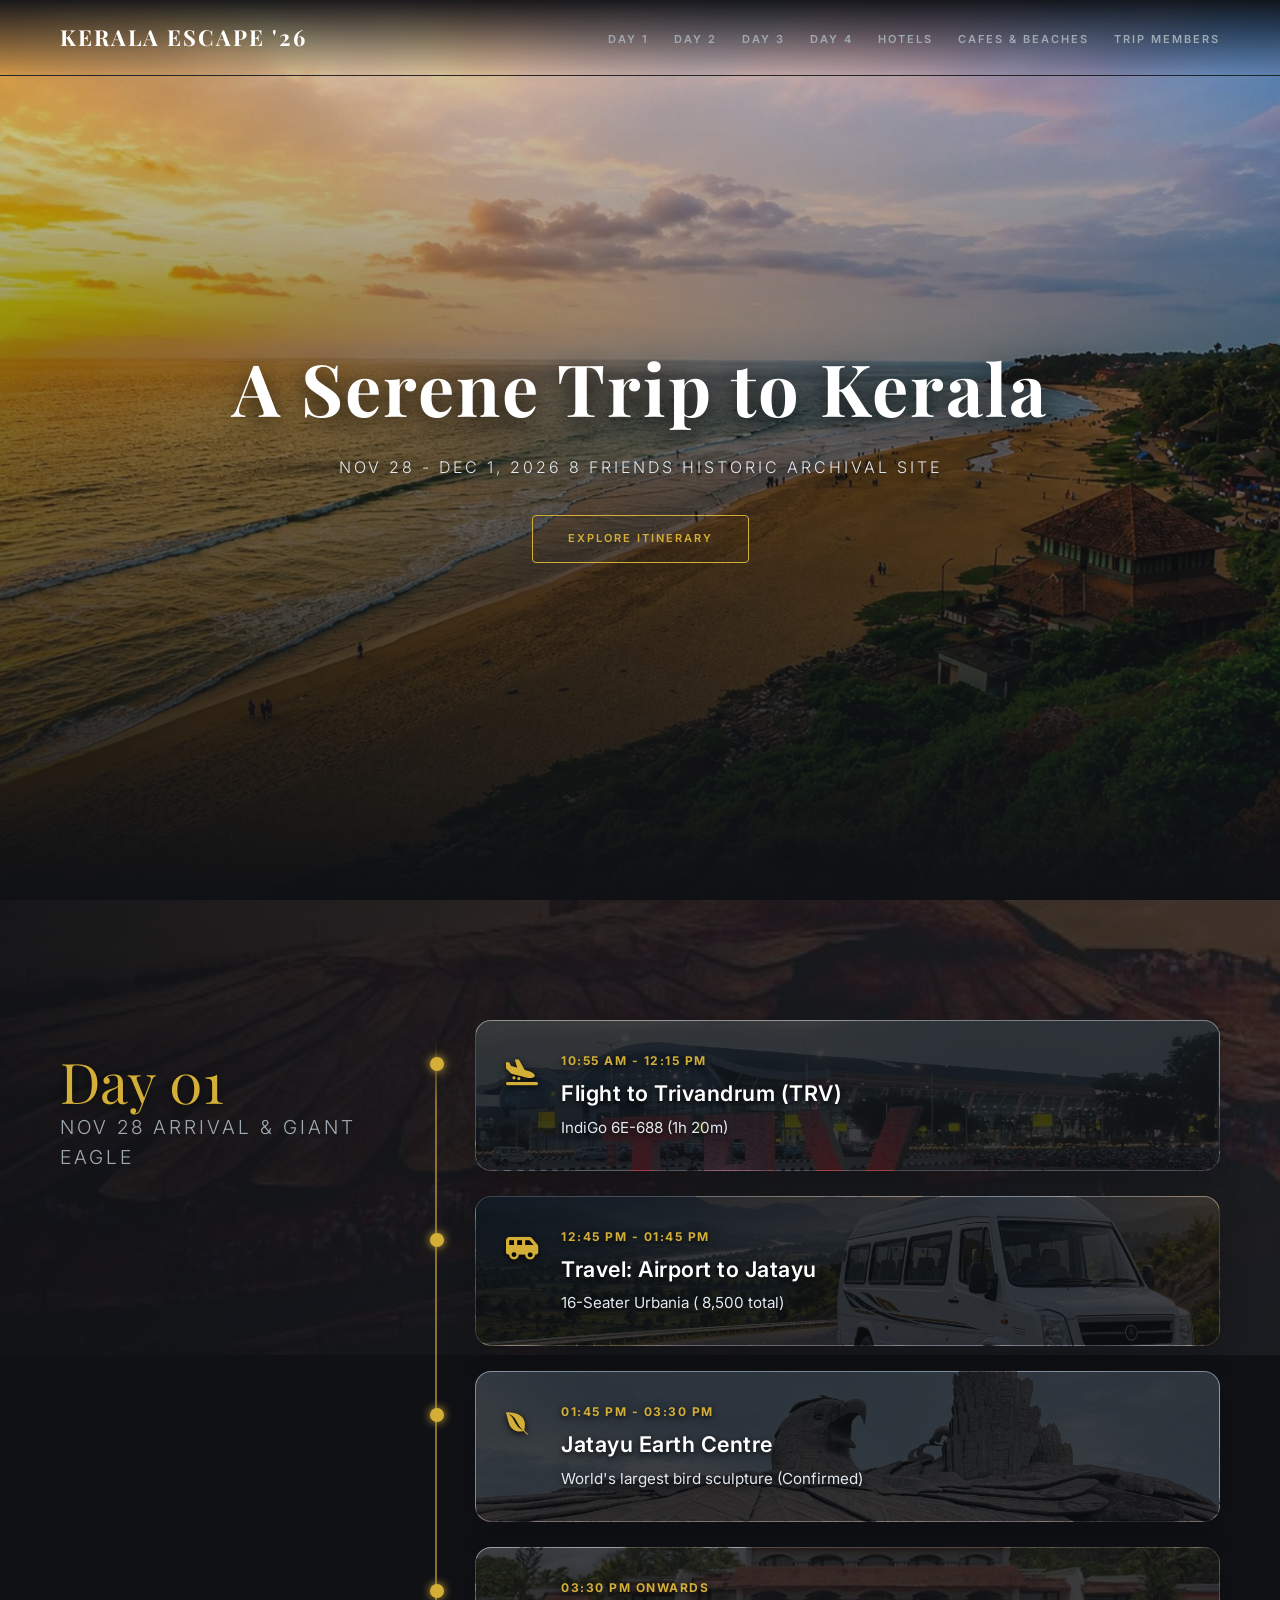
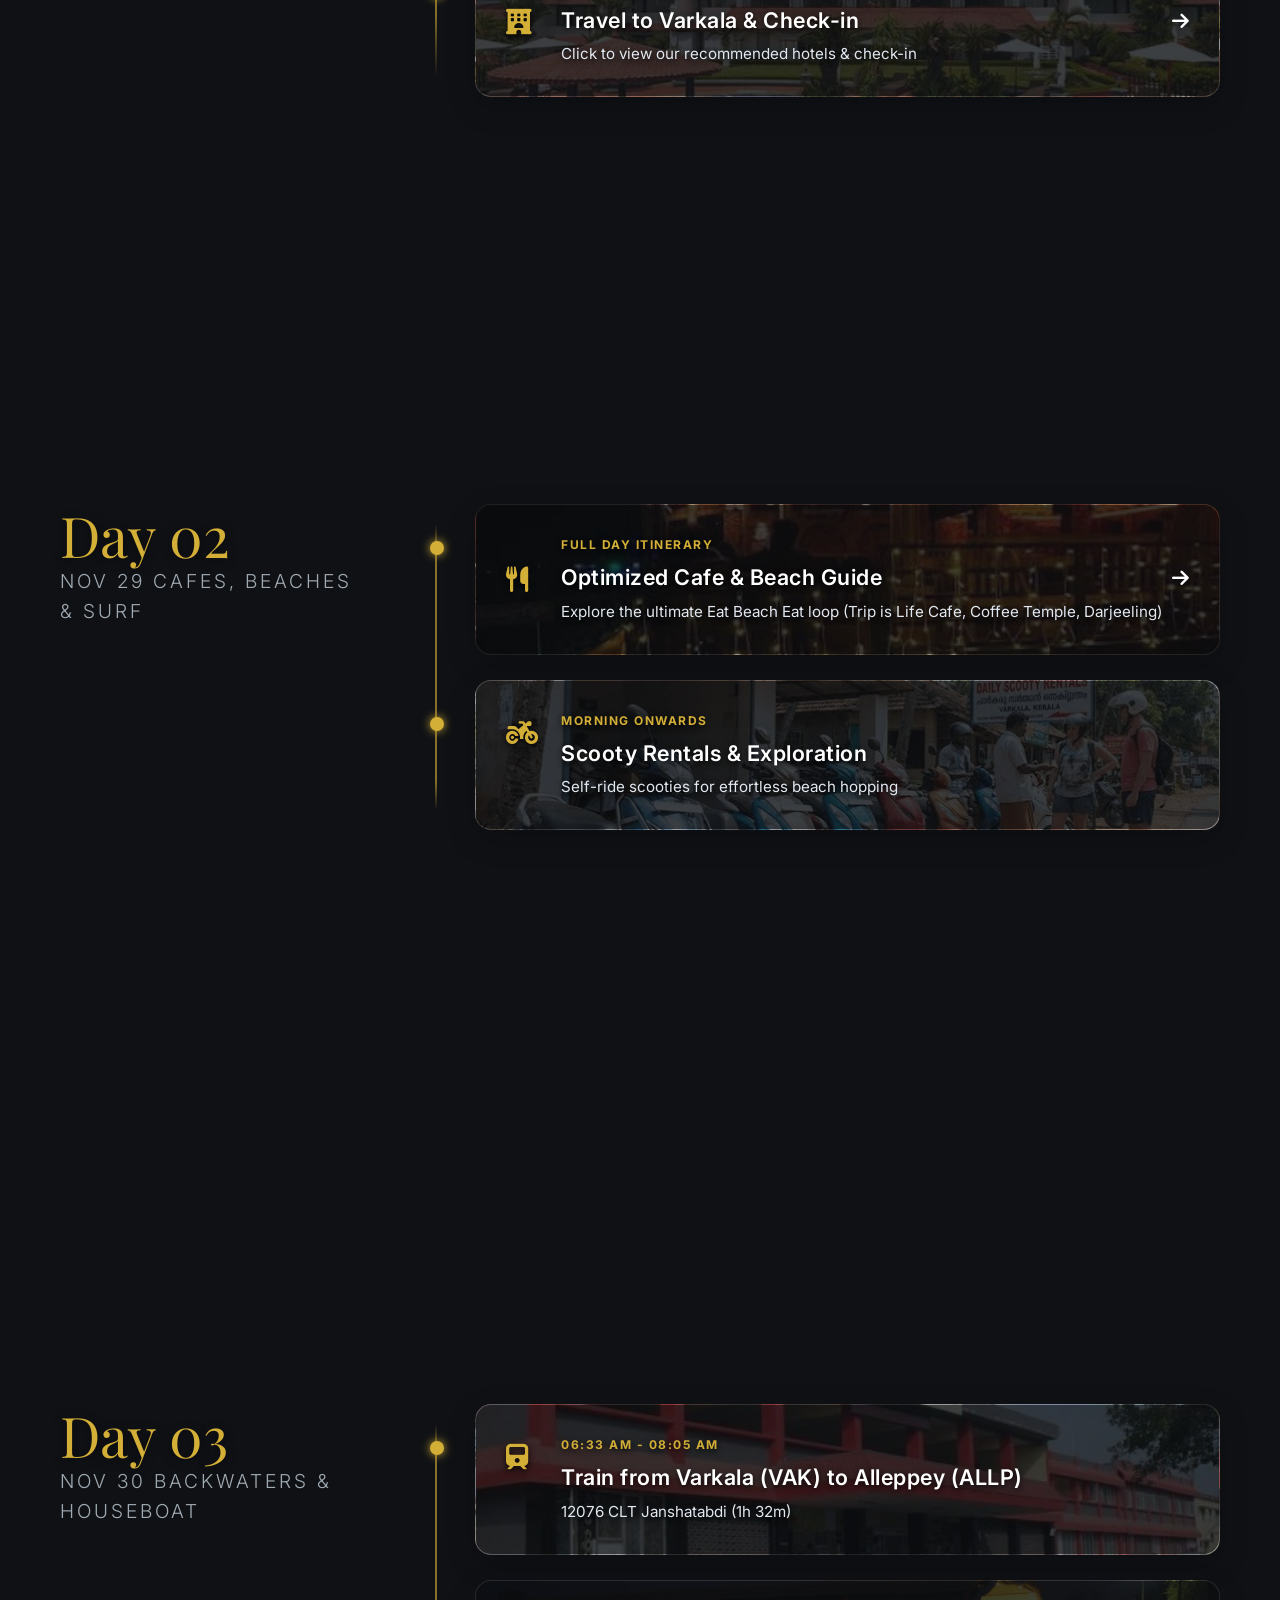
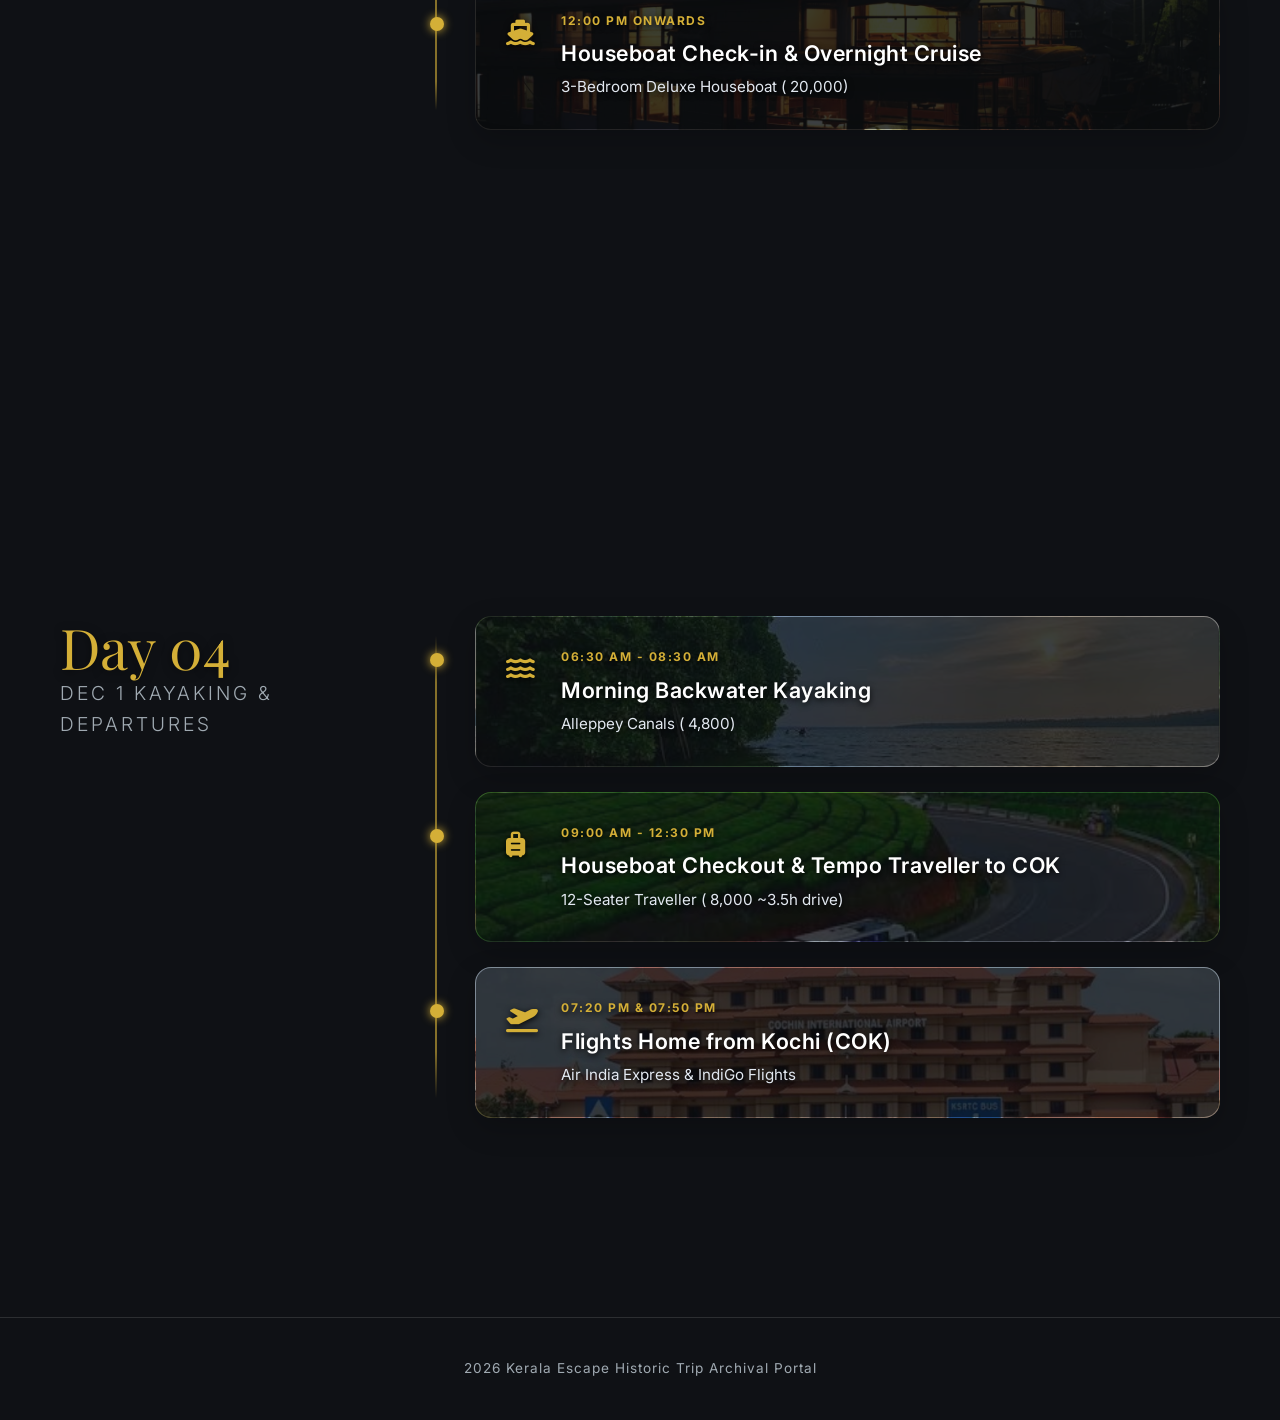
==== index.html @ cc02afa6 "finalise the site" ====
<!DOCTYPE html>
<html lang="en">
<head>
    <meta charset="UTF-8">
    <meta name="viewport" content="width=device-width, initial-scale=1.0">
    <title>A Serene Trip to Kerala | 2026</title>
    <link href="https://fonts.googleapis.com/css2?family=Playfair+Display:ital,wght@0,400;0,700;1,400&family=Inter:wght@300;400;500;600;700&display=swap" rel="stylesheet">
    <link rel="stylesheet" href="https://cdnjs.cloudflare.com/ajax/libs/font-awesome/6.4.0/css/all.min.css">
    <link rel="stylesheet" href="styles.css">
</head>
<body>
    <!-- Navbar -->
    <nav class="navbar">
        <div class="logo">Kerala Escape '26</div>
        <ul class="nav-links">
            <li><a href="#day1">Day 1</a></li>
            <li><a href="#day2">Day 2</a></li>
            <li><a href="#day3">Day 3</a></li>
            <li><a href="#day4">Day 4</a></li>
            <li><a href="varkala-stays.html">Hotels</a></li>
            <li><a href="varkala-cafes.html">Cafes & Beaches</a></li>
            <li><a href="members.html">Trip Members</a></li>
        </ul>
    </nav>
    <!-- Hero Section -->
    <section class="hero-section parallax" style="background-image: url('assets/images/beach1.jpg');">
        <div class="overlay gradient-overlay"></div>
        <div class="hero-content">
            <h1 class="elegant-title">A Serene Trip to Kerala</h1>
            <p class="subtitle">Nov 28 - Dec 1, 2026   8 Friends   Historic Archival Site</p>
            <a href="#day1" class="explore-btn">Explore Itinerary</a>
        </div>
    </section>
    
    <div class="master-timeline-wrapper">
        <!-- Day 1 -->
        <section id="day1" class="day-section parallax" style="background-image: url('assets/images/jatayu1.jpg');">
            <div class="overlay"></div>
            <div class="content-wrapper">
                <div class="day-header">
                    <h2>Day 01</h2>
                    <h3>Nov 28   Arrival & Giant Eagle</h3>
                </div>
                <div class="itinerary-grid">
                    
                    <div class="info-card expandable" style="background-image: url('assets/images/trv_airport.jpg');" onclick="toggleCard(this)">
                        <div class="timeline-dot-indicator"></div>
                        <div class="card-icon"><i class="fa-solid fa-plane-arrival"></i></div>
                        <div class="card-summary">
                            <span class="time">10:55 AM - 12:15 PM</span>
                            <h4>Flight to Trivandrum (TRV)</h4>
                            <p>IndiGo 6E-688 (1h 20m)</p>
                        </div>
                        <div class="card-details">
                            <div class="detail-row"><strong>Details:</strong> Group flight from BLR. Hasnain connecting from Pune.</div>
                            <div class="detail-row ticket-links">
                                <a href="assets/tickets/ayush_blr_trv.pdf" class="ticket-btn" target="_blank"><i class="fa-solid fa-file-pdf"></i> Ayush Ticket (PDF)</a>
                                <a href="assets/tickets/group_blr_trv.pdf" class="ticket-btn" target="_blank"><i class="fa-solid fa-file-pdf"></i> Group Ticket (PDF)</a>
                            </div>
                        </div>
                    </div>
                    
                    <div class="info-card expandable" style="background-image: url('assets/images/road_journey_placeholder.webp');" onclick="toggleCard(this)">
                        <div class="timeline-dot-indicator"></div>
                        <div class="card-icon"><i class="fa-solid fa-van-shuttle"></i></div>
                        <div class="card-summary">
                            <span class="time">12:45 PM - 01:45 PM</span>
                            <h4>Travel: Airport to Jatayu</h4>
                            <p>16-Seater Urbania ( 8,500 total)</p>
                        </div>
                        <div class="card-details">
                            <div class="detail-row"><strong>Route:</strong> TRV Domestic Airport directly to Jatayu Earth Centre (approx. 1h drive).</div>
                        </div>
                    </div>
                    
                    <div class="info-card expandable" style="background-image: url('assets/images/jatayu2.jpg');" onclick="toggleCard(this)">
                        <div class="timeline-dot-indicator"></div>
                        <div class="card-icon"><i class="fa-brands fa-envira"></i></div>
                        <div class="card-summary">
                            <span class="time">01:45 PM - 03:30 PM</span>
                            <h4>Jatayu Earth Centre</h4>
                            <p>World's largest bird sculpture (Confirmed)</p>
                        </div>
                        <div class="card-details">
                            <ul class="pros-cons">
                                <li><i class="fa-solid fa-check text-success"></i> Confirmed visit! Time allocated for the cable car ride and group photos at the summit.</li>
                                <li><i class="fa-solid fa-camera text-success"></i> Perfect lighting for afternoon photography.</li>
                            </ul>
                        </div>
                    </div>
                    
                    <div class="info-card link-card" style="background-image: url('assets/images/varkala_hotel_placeholder.jpg');">
                        <div class="timeline-dot-indicator"></div>
                        <a href="varkala-stays.html" class="full-link">
                            <div class="card-icon"><i class="fa-solid fa-hotel"></i></div>
                            <div class="card-summary">
                                <span class="time">03:30 PM Onwards</span>
                                <h4>Travel to Varkala & Check-in</h4>
                                <p>Click to view our recommended hotels & check-in</p>
                            </div>
                            <i class="fa-solid fa-arrow-right arrow-icon"></i>
                        </a>
                    </div>
                </div>
            </div>
        </section>
        
        <!-- Day 2 -->
        <section id="day2" class="day-section parallax" style="background-image: url('assets/images/beach2.jpg');">
            <div class="overlay"></div>
            <div class="content-wrapper">
                <div class="day-header">
                    <h2>Day 02</h2>
                    <h3>Nov 29   Cafes, Beaches & Surf</h3>
                </div>
                <div class="itinerary-grid">
                    
                    <div class="info-card link-card" style="background-image: url('assets/images/cafe3.jpg');">
                        <div class="timeline-dot-indicator"></div>
                        <a href="varkala-cafes.html" class="full-link">
                            <div class="card-icon"><i class="fa-solid fa-utensils"></i></div>
                            <div class="card-summary">
                                <span class="time">Full Day Itinerary</span>
                                <h4>Optimized Cafe & Beach Guide</h4>
                                <p>Explore the ultimate Eat   Beach   Eat loop (Trip is Life Cafe, Coffee Temple, Darjeeling)</p>
                            </div>
                            <i class="fa-solid fa-arrow-right arrow-icon"></i>
                        </a>
                    </div>
                    
                    <div class="info-card expandable" style="background-image: url('assets/images/scooty_placeholder.jpg');" onclick="toggleCard(this)">
                        <div class="timeline-dot-indicator"></div>
                        <div class="card-icon"><i class="fa-solid fa-motorcycle"></i></div>
                        <div class="card-summary">
                            <span class="time">Morning Onwards</span>
                            <h4>Scooty Rentals & Exploration</h4>
                            <p>Self-ride scooties for effortless beach hopping</p>
                        </div>
                        <div class="card-details">
                            <div class="detail-row">Rentals arranged on arrival in Varkala. Seamless travel between North Cliff, Papanasam Beach, and Thiruvambadi Black Sand Beach.</div>
                        </div>
                    </div>
                </div>
            </div>
        </section>
        
        <!-- Day 3 -->
        <section id="day3" class="day-section parallax" style="background-image: url('assets/images/boat1.webp');">
            <div class="overlay"></div>
            <div class="content-wrapper">
                <div class="day-header">
                    <h2>Day 03</h2>
                    <h3>Nov 30   Backwaters & Houseboat</h3>
                </div>
                <div class="itinerary-grid">
                    
                    <div class="info-card expandable" style="background-image: url('assets/images/allapuzha_railway.jpg');" onclick="toggleCard(this)">
                        <div class="timeline-dot-indicator"></div>
                        <div class="card-icon"><i class="fa-solid fa-train"></i></div>
                        <div class="card-summary">
                            <span class="time">06:33 AM - 08:05 AM</span>
                            <h4>Train from Varkala (VAK) to Alleppey (ALLP)</h4>
                            <p>12076 CLT Janshatabdi (1h 32m)</p>
                        </div>
                        <div class="card-details">
                            <div class="detail-row"><strong>Status:</strong> Confirmed 2S Class Seats.</div>
                            <div class="detail-row ticket-links">
                                <a href="assets/tickets/train1_vak_allp.pdf" class="ticket-btn" target="_blank"><i class="fa-solid fa-file-pdf"></i> PNR 4800997055 Ticket (PDF)</a>
                                <a href="assets/tickets/train2_vak_allp.pdf" class="ticket-btn" target="_blank"><i class="fa-solid fa-file-pdf"></i> PNR 4347177002 Ticket (PDF)</a>
                            </div>
                        </div>
                    </div>
                    
                    <div class="info-card expandable" style="background-image: url('assets/images/boathouse2.jpg');" onclick="toggleCard(this)">
                        <div class="timeline-dot-indicator"></div>
                        <div class="card-icon"><i class="fa-solid fa-ship"></i></div>
                        <div class="card-summary">
                            <span class="time">12:00 PM Onwards</span>
                            <h4>Houseboat Check-in & Overnight Cruise</h4>
                            <p>3-Bedroom Deluxe Houseboat ( 20,000)</p>
                        </div>
                        <div class="card-details">
                            <div class="detail-row">Strict government backwater timing. Enjoy freshly prepared meals, scenic canals, and overnight docking.</div>
                            <div class="detail-row">
                                <a href="https://www.bookyourhouseboat.com/houseboat/byh0164?id=kUaCJcf07nqQ01DT95oh&itinerary=4kWt479114ZBFLHBnTT7&menu=p4oKsolOKmvQqdy7Q062&guests=8&bedrooms=3&extraBeds=0&cruiseType=Day+%26+Night&category=Deluxe&price=21000&agent=917907589772" target="_blank" class="external-link-btn"><i class="fa-solid fa-link"></i> View Booking Details</a>
                            </div>
                        </div>
                    </div>
                </div>
            </div>
        </section>
        
        <!-- Day 4 -->
        <section id="day4" class="day-section parallax" style="background-image: url('assets/images/kayaking2.jpg');">
            <div class="overlay"></div>
            <div class="content-wrapper">
                <div class="day-header">
                    <h2>Day 04</h2>
                    <h3>Dec 1   Kayaking & Departures</h3>
                </div>
                <div class="itinerary-grid">
                    
                    <div class="info-card expandable" style="background-image: url('assets/images/kayaking1.jpg');" onclick="toggleCard(this)">
                        <div class="timeline-dot-indicator"></div>
                        <div class="card-icon"><i class="fa-solid fa-water"></i></div>
                        <div class="card-summary">
                            <span class="time">06:30 AM - 08:30 AM</span>
                            <h4>Morning Backwater Kayaking</h4>
                            <p>Alleppey Canals ( 4,800)</p>
                        </div>
                        <div class="card-details">
                            <div class="detail-row">Peaceful dawn paddle through narrow rustic canals before breakfast.</div>
                        </div>
                    </div>
                    
                    <!-- Checkout image updated to road_trip2.jpg -->
                    <div class="info-card expandable" style="background-image: url('assets/images/road_trip2.jpg');" onclick="toggleCard(this)">
                        <div class="timeline-dot-indicator"></div>
                        <div class="card-icon"><i class="fa-solid fa-suitcase-rolling"></i></div>
                        <div class="card-summary">
                            <span class="time">09:00 AM - 12:30 PM</span>
                            <h4>Houseboat Checkout & Tempo Traveller to COK</h4>
                            <p>12-Seater Traveller ( 8,000   ~3.5h drive)</p>
                        </div>
                        <div class="card-details">
                            <div class="detail-row">Scenic drive from Alleppey to Cochin International Airport (COK).</div>
                        </div>
                    </div>
                    
                    <div class="info-card expandable" style="background-image: url('assets/images/kochi_airport.avif');" onclick="toggleCard(this)">
                        <div class="timeline-dot-indicator"></div>
                        <div class="card-icon"><i class="fa-solid fa-plane-departure"></i></div>
                        <div class="card-summary">
                            <span class="time">07:20 PM & 07:50 PM</span>
                            <h4>Flights Home from Kochi (COK)</h4>
                            <p>Air India Express & IndiGo Flights</p>
                        </div>
                        <div class="card-details">
                            <div class="detail-row"><strong>Group Flight (07:20 PM):</strong> Air India Express IX-2115 to BLR (PNR T753PM)</div>
                            <div class="detail-row"><strong>Hasnain Flight (07:50 PM):</strong> IndiGo 6E-6782 to PNQ via HYD (PNR YD13KJ)</div>
                            <div class="detail-row ticket-links">
                                <a href="assets/tickets/group_cok_blr.pdf" class="ticket-btn" target="_blank"><i class="fa-solid fa-file-pdf"></i> Group Return Ticket (PDF)</a>
                                <a href="assets/tickets/hasnain_cok_pnq.pdf" class="ticket-btn" target="_blank"><i class="fa-solid fa-file-pdf"></i> Hasnain Return Ticket (PDF)</a>
                            </div>
                        </div>
                    </div>
                </div>
            </div>
        </section>
    </div>
    
    <!-- Footer -->
    <footer class="footer">
        <p>  2026 Kerala Escape   Historic Trip Archival Portal</p>
    </footer>
    <script src="script.js"></script>
</body>
</html>
---- styles.css ----
:root {
    --bg-dark: #0f1115;
    --card-bg: rgba(20, 24, 30, 0.5);
    --card-hover: rgba(30, 36, 45, 0.7);
    --text-primary: #ffffff;
    --text-secondary: #a0aab2;
    --accent: #d4af37;
    --accent-hover: #f1c40f;
    --border-color: rgba(255, 255, 255, 0.12);
    --glass-blur: 12px;
}

* { margin: 0; padding: 0; box-sizing: border-box; }

body {
    font-family: 'Inter', sans-serif;
    background-color: var(--bg-dark);
    color: var(--text-primary);
    overflow-x: hidden;
    line-height: 1.6;
}

/* Typography */
.elegant-title {
    font-family: 'Playfair Display', serif;
    font-size: 4.5rem;
    font-weight: 700;
    letter-spacing: 2px;
    margin-bottom: 10px;
    text-shadow: 0 8px 25px rgba(0,0,0,0.8);
}

h2 {
    font-family: 'Playfair Display', serif;
    font-size: 3.5rem;
    font-weight: 400;
    color: var(--accent);
    line-height: 1.1;
    text-shadow: 0 2px 10px rgba(0,0,0,0.5);
}

h3 {
    font-size: 1.2rem;
    font-weight: 300;
    letter-spacing: 3px;
    text-transform: uppercase;
    color: var(--text-secondary);
    margin-bottom: 30px;
}

/* Navbar */
.navbar {
    position: fixed;
    top: 0;
    width: 100%;
    display: flex;
    justify-content: space-between;
    align-items: center;
    padding: 20px 60px;
    background: linear-gradient(to bottom, rgba(15,17,21,0.95), rgba(15,17,21,0));
    z-index: 1000;
    border-bottom: 1px solid rgba(255, 255, 255, 0.05);
    backdrop-filter: blur(12px);
    transition: all 0.3s ease;
}

.logo {
    font-family: 'Playfair Display', serif;
    font-size: 22px;
    font-weight: 700;
    color: var(--text-primary);
    text-transform: uppercase;
    letter-spacing: 2px;
}

.nav-links {
    list-style: none;
    display: flex;
    gap: 25px;
}

.nav-links a {
    text-decoration: none;
    color: var(--text-secondary);
    font-size: 11px;
    font-weight: 600;
    text-transform: uppercase;
    letter-spacing: 2px;
    transition: color 0.3s ease, transform 0.3s ease;
    display: inline-block;
}

.nav-links a:hover { 
    color: var(--accent); 
    transform: translateY(-2px);
}

/* Hero Section */
.hero-section {
    height: 100vh;
    position: relative;
    display: flex;
    align-items: center;
    justify-content: center;
    text-align: center;
}

.parallax {
    background-attachment: fixed;
    background-position: center;
    background-repeat: no-repeat;
    background-size: cover;
}

.overlay {
    position: absolute;
    top: 0; left: 0; right: 0; bottom: 0;
    background: rgba(0, 0, 0, 0.4);
    z-index: 1;
}

.gradient-overlay {
    background: linear-gradient(to bottom, rgba(15,17,21,0.1) 0%, rgba(15,17,21,1) 100%);
}

.hero-content { 
    position: relative; 
    z-index: 2; 
    padding: 0 20px; 
    animation: fadeInUp 1s ease-out;
}

@keyframes fadeInUp {
    from { opacity: 0; transform: translateY(30px); }
    to { opacity: 1; transform: translateY(0); }
}

.subtitle {
    font-size: 1rem;
    font-weight: 300;
    letter-spacing: 3px;
    text-transform: uppercase;
    color: #e2e8f0;
    margin-bottom: 35px;
    text-shadow: 0 2px 8px rgba(0,0,0,0.5);
}

.explore-btn {
    display: inline-block;
    padding: 14px 35px;
    border: 1px solid var(--accent);
    color: var(--accent);
    text-decoration: none;
    font-size: 11px;
    font-weight: 600;
    letter-spacing: 2px;
    text-transform: uppercase;
    transition: all 0.4s cubic-bezier(0.165, 0.84, 0.44, 1);
    border-radius: 4px;
    position: relative;
    overflow: hidden;
}

.explore-btn:hover { 
    background: var(--accent); 
    color: var(--bg-dark); 
    box-shadow: 0 0 20px rgba(212, 175, 55, 0.4);
    transform: scale(1.05);
}

/* Master Timeline Wrapper */
.master-timeline-wrapper {
    position: relative;
    width: 100%;
}

/* Day Sections */
.day-section {
    position: relative;
    min-height: 100vh;
    display: flex;
    align-items: center;
    overflow: hidden;
}

.day-section .overlay {
    background: linear-gradient(to right, rgba(15,17,21,0.95) 0%, rgba(15,17,21,0.7) 100%);
}

.content-wrapper {
    position: relative;
    z-index: 6;
    width: 100%;
    max-width: 1400px;
    margin: 0 auto;
    padding: 120px 60px;
    display: flex;
    flex-direction: column;
}

@media (min-width: 1024px) {
    .content-wrapper {
        flex-direction: row;
        align-items: flex-start;
        gap: 60px;
    }
    .day-header {
        position: sticky;
        top: 150px;
        flex: 0 0 300px;
    }
    .itinerary-grid { flex: 1; }
}

/* New Perfectly Aligned Segmented Timeline */
.itinerary-grid {
    display: flex;
    flex-direction: column;
    gap: 25px;
    width: 100%;
    position: relative;
    padding-left: 55px; /* Creates explicit space for the line on the left of cards */
}

@media(min-width: 1024px) {
    .itinerary-grid::before {
        content: '';
        position: absolute;
        top: 20px; 
        bottom: 20px;
        left: 15px; /* Position line exactly inside the 55px padding */
        width: 2px;
        background: linear-gradient(to bottom, transparent, var(--accent) 10%, var(--accent) 90%, transparent);
        opacity: 0.6;
    }
}

.info-card {
    background: var(--card-bg);
    background-size: cover;
    background-position: center;
    background-blend-mode: overlay;
    
    /* Reduced overlay by 20% for brighter images (0.85 -> 0.65) */
    box-shadow: inset 0 0 0 2000px rgba(15, 17, 21, 0.65), 0 10px 30px rgba(0,0,0,0.2);
    border: 1px solid var(--border-color);
    border-radius: 16px;
    padding: 30px;
    transition: all 0.4s cubic-bezier(0.175, 0.885, 0.32, 1.275);
    display: flex;
    flex-direction: column;
    position: relative;
}

/* Added text shadows for readability since background is now brighter */
.info-card h4, .info-card p, .time, .detail-row, .pros-cons li, .card-icon {
    text-shadow: 0 2px 6px rgba(0,0,0,0.9);
}

@keyframes pulse {
    0% { box-shadow: 0 0 0 0 rgba(212, 175, 55, 0.6); }
    70% { box-shadow: 0 0 0 10px rgba(212, 175, 55, 0); }
    100% { box-shadow: 0 0 0 0 rgba(212, 175, 55, 0); }
}

.timeline-dot-indicator {
    position: absolute;
    /* Mathematically perfect alignment */
    left: -46px; 
    top: 36px;
    width: 14px;
    height: 14px;
    background: var(--accent);
    border-radius: 50%;
    box-shadow: 0 0 10px var(--accent);
    z-index: 10;
    animation: pulse 2s infinite;
}

@media(max-width: 1024px) {
    .itinerary-grid { padding-left: 0; }
    .timeline-dot-indicator { display: none; }
}

.info-card.expandable { cursor: pointer; }

/* Taller cards when expanded */
.info-card.active {
    padding-bottom: 70px;
}

.info-card:hover {
    border-color: rgba(212, 175, 55, 0.5);
    transform: translateX(10px) translateY(-2px);
    /* Further reduced overlay on hover to reveal the image clearly (0.45) */
    box-shadow: inset 0 0 0 2000px rgba(15, 17, 21, 0.45), 0 15px 40px rgba(0,0,0,0.5);
}

.card-summary {
    display: flex;
    flex-direction: column;
    margin-left: 55px;
    position: relative;
    z-index: 2;
}

.card-icon {
    position: absolute;
    font-size: 1.6rem;
    color: var(--accent);
    margin-top: 2px;
    transition: transform 0.3s ease;
    z-index: 2;
}

.info-card:hover .card-icon {
    transform: scale(1.1);
}

.time {
    font-size: 0.75rem;
    font-weight: 700;
    color: var(--accent);
    letter-spacing: 1.5px;
    margin-bottom: 6px;
    text-transform: uppercase;
}

.info-card h4 {
    font-size: 1.35rem;
    font-weight: 600;
    margin-bottom: 6px;
    color: #fff;
    letter-spacing: 0.5px;
}

.info-card p {
    font-size: 0.95rem;
    color: #e2e8f0;
    line-height: 1.5;
}

/* Card Details (Accordion) */
.card-details {
    max-height: 0;
    overflow: hidden;
    opacity: 0;
    margin-left: 55px;
    transition: max-height 0.5s ease-in-out, opacity 0.5s ease-in-out, margin-top 0.4s ease;
    z-index: 2;
    position: relative;
}

.info-card.active .card-details {
    max-height: 500px;
    opacity: 1;
    margin-top: 20px;
    border-top: 1px solid rgba(255,255,255,0.2);
    padding-top: 20px;
}

.detail-row {
    margin-bottom: 14px;
    font-size: 0.95rem;
    color: #f1f5f9;
    line-height: 1.6;
}

.ticket-links {
    display: flex;
    gap: 12px;
    flex-wrap: wrap;
    margin-top: 15px;
}

.ticket-btn, .external-link-btn {
    display: inline-flex;
    align-items: center;
    gap: 8px;
    padding: 8px 16px;
    background: rgba(15, 17, 21, 0.6);
    border: 1px solid rgba(212, 175, 55, 0.4);
    border-radius: 8px;
    color: var(--accent);
    text-decoration: none;
    font-size: 0.85rem;
    font-weight: 500;
    transition: all 0.3s ease;
}

.ticket-btn:hover, .external-link-btn:hover {
    background: var(--accent);
    color: var(--bg-dark);
    transform: translateY(-2px);
    box-shadow: 0 4px 12px rgba(212, 175, 55, 0.4);
}

.pros-cons { list-style: none; }
.pros-cons li { font-size: 0.95rem; margin-bottom: 10px; display: flex; align-items: flex-start; gap: 12px; color: #f1f5f9; }
.text-success { color: #4ade80; margin-top: 4px;}
.text-danger { color: #f87171; margin-top: 4px;}

/* Link Cards */
.link-card { padding: 0; }
.full-link { display: flex; padding: 30px; text-decoration: none; color: inherit; position: relative; width: 100%; align-items: center; z-index: 2; }
.arrow-icon { position: absolute; right: 30px; top: 50%; transform: translateY(-50%); font-size: 1.2rem; color: #fff; transition: all 0.3s ease; }
.link-card:hover .arrow-icon { transform: translate(10px, -50%); color: var(--accent); }

/* Subpages General */
.subpage-header { padding: 150px 60px 50px; text-align: center; animation: fadeIn 1s ease; }
.back-nav { position: fixed; top: 30px; left: 60px; color: var(--text-primary); text-decoration: none; font-size: 0.9rem; text-transform: uppercase; letter-spacing: 2px; z-index: 1000; background: rgba(0,0,0,0.6); padding: 10px 20px; border-radius: 30px; border: 1px solid var(--border-color); transition: all 0.3s ease; backdrop-filter: blur(10px); }
.back-nav:hover { color: var(--bg-dark); background: var(--accent); border-color: var(--accent); transform: translateX(-5px); }

/* Members Page Creative Grid */
.members-grid {
    display: grid; 
    grid-template-columns: repeat(auto-fit, minmax(280px, 1fr)); 
    gap: 40px; 
    padding: 0 60px 100px; 
    max-width: 1400px; 
    margin: 0 auto;
}

.member-card {
    background: linear-gradient(145deg, rgba(30, 36, 45, 0.6), rgba(20, 24, 30, 0.4));
    border: 1px solid rgba(255, 255, 255, 0.08);
    border-radius: 24px;
    padding: 40px 20px;
    text-align: center;
    backdrop-filter: blur(16px);
    transition: all 0.5s cubic-bezier(0.175, 0.885, 0.32, 1.275);
    box-shadow: 0 15px 35px rgba(0,0,0,0.2);
    position: relative;
    overflow: hidden;
}

.member-card:hover {
    transform: translateY(-12px);
    border-color: rgba(212, 175, 55, 0.5);
    box-shadow: 0 20px 45px rgba(212, 175, 55, 0.15);
}

.member-img-wrapper {
    width: 150px; 
    height: 150px; 
    margin: 0 auto 25px; 
    border-radius: 50%;
    padding: 4px; 
    background: linear-gradient(45deg, transparent, var(--accent), transparent);
    transition: all 0.6s ease;
}

.member-card:hover .member-img-wrapper {
    transform: rotate(180deg);
}

.member-img {
    width: 100%; 
    height: 100%; 
    border-radius: 50%; 
    object-fit: cover;
    transition: all 0.6s ease; 
    filter: grayscale(40%);
}

.member-card:hover .member-img {
    transform: rotate(-180deg) scale(1.05); 
    filter: grayscale(0%);
}

.member-name { 
    font-family: 'Playfair Display', serif; 
    font-size: 1.8rem; 
    color: #fff; 
    margin-bottom: 8px; 
    transition: color 0.3s ease; 
}

.member-card:hover .member-name { 
    color: var(--accent); 
}

.member-role { 
    font-size: 0.85rem; 
    color: var(--text-secondary); 
    text-transform: uppercase; 
    letter-spacing: 3px; 
    font-weight: 600;
}

.member-quote {
    font-size: 0.95rem; 
    font-style: italic; 
    color: #e2e8f0;
    opacity: 0; 
    transform: translateY(15px); 
    transition: all 0.4s ease;
    margin-top: 20px;
    height: 0; /* Keeps layout tight until hover */
}

.member-card:hover .member-quote {
    opacity: 1; 
    transform: translateY(0);
    height: auto;
}

/* Footer */
.footer {
    padding: 40px;
    text-align: center;
    background: var(--bg-dark);
    border-top: 1px solid var(--border-color);
    color: var(--text-secondary);
    font-size: 0.85rem;
    letter-spacing: 1px;
}
@keyframes fadeIn { from { opacity: 0; } to { opacity: 1; } }
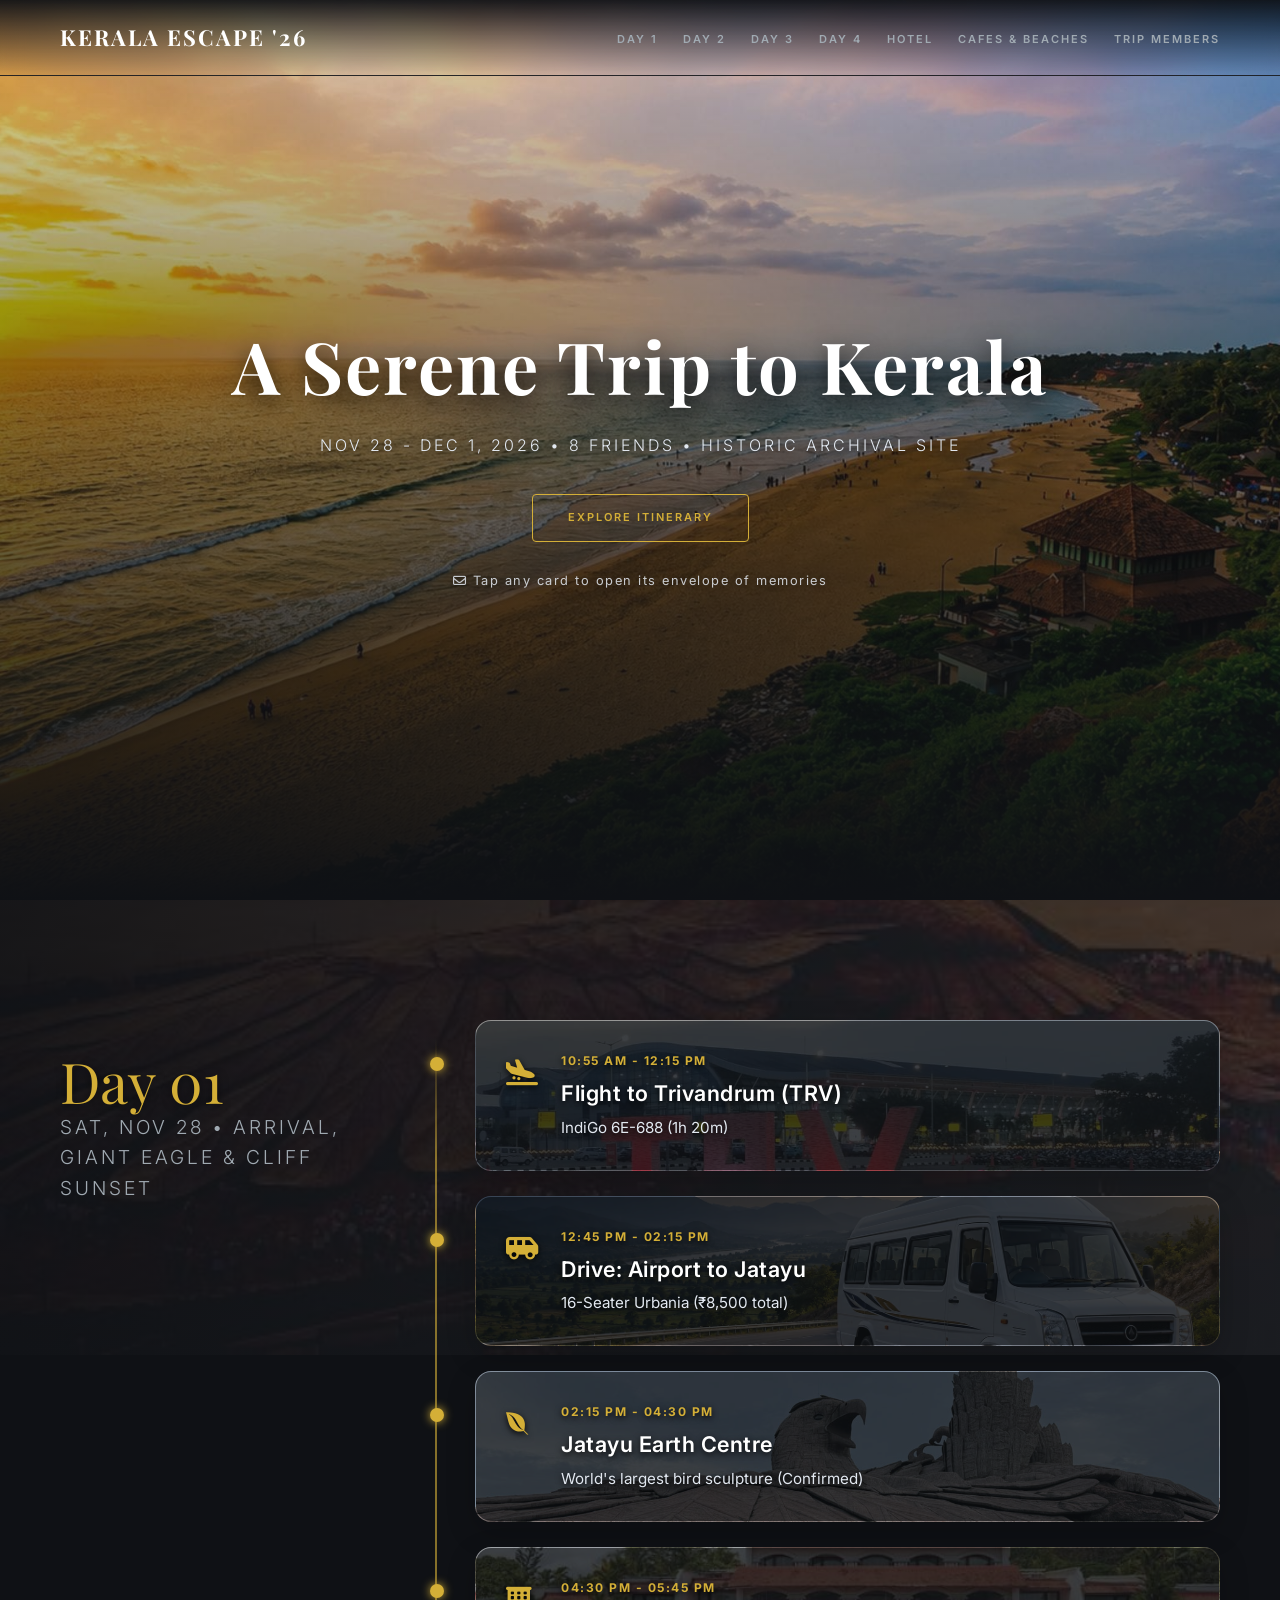
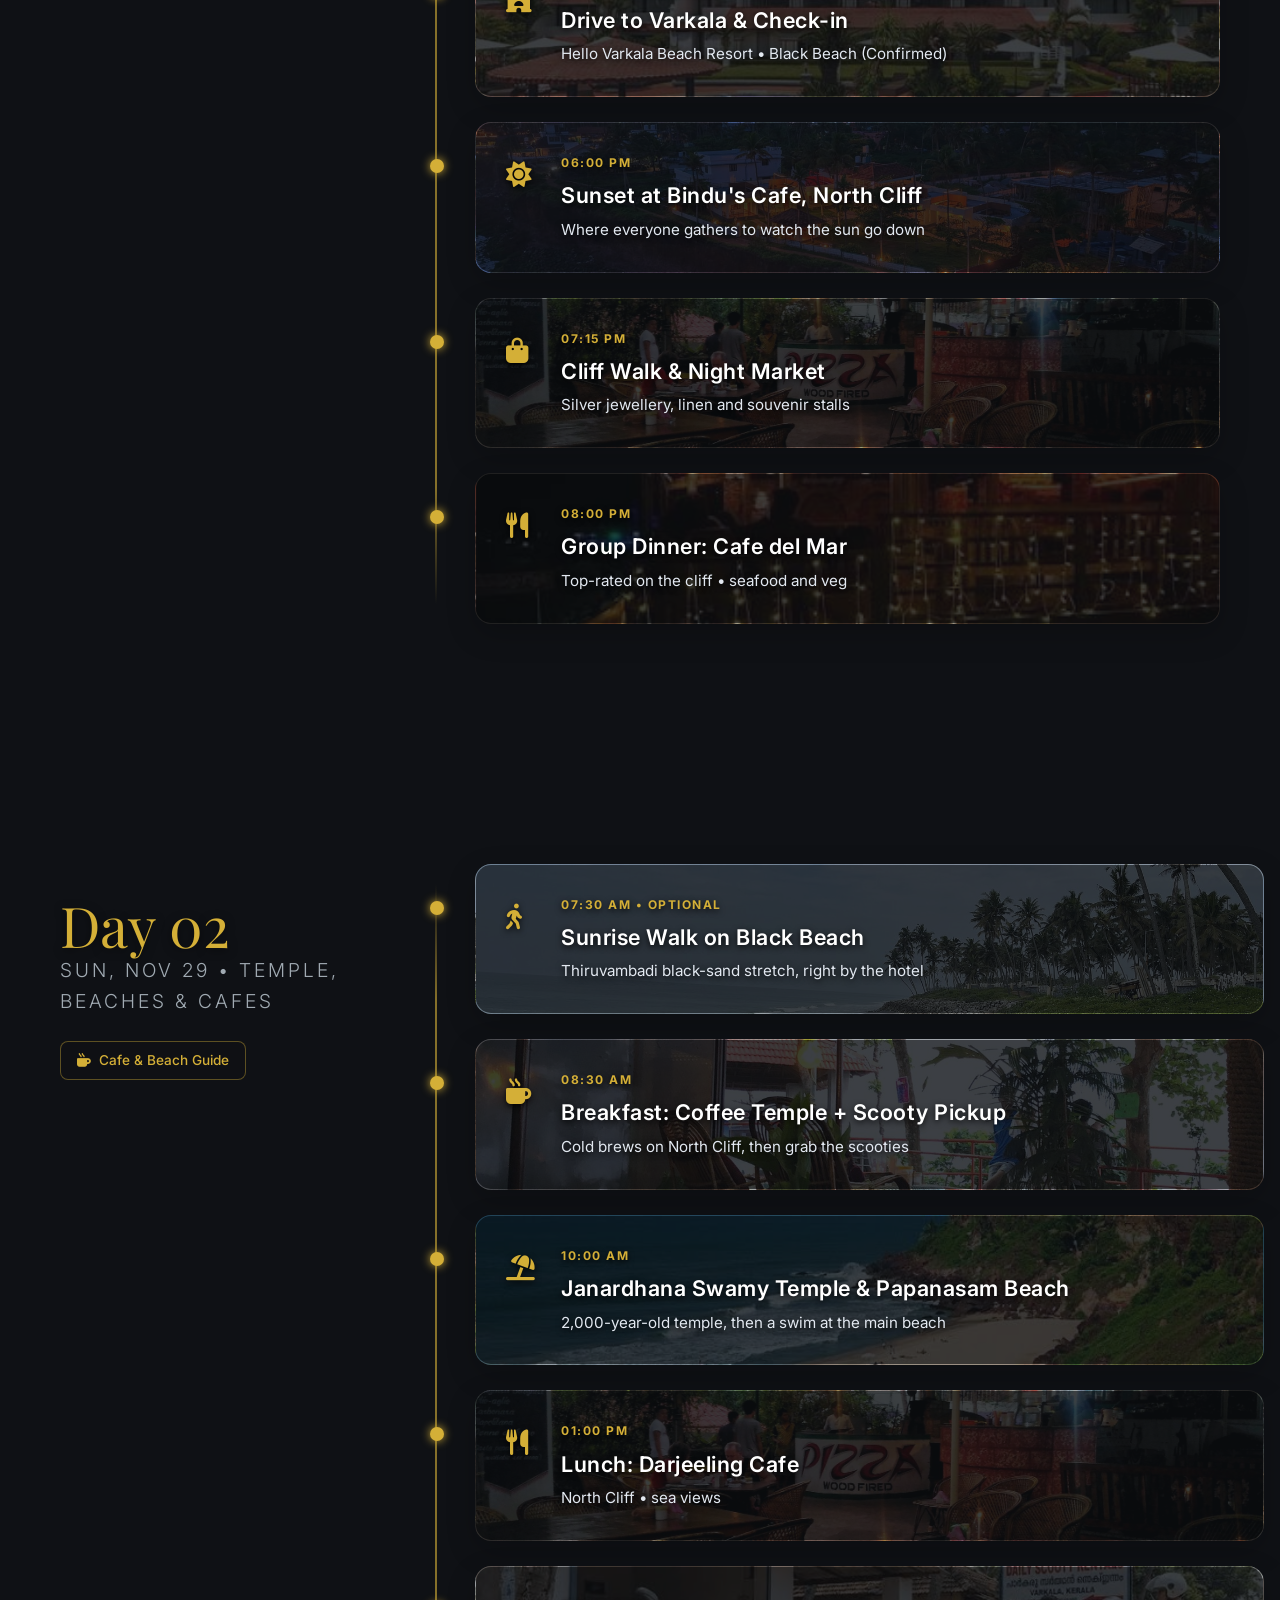
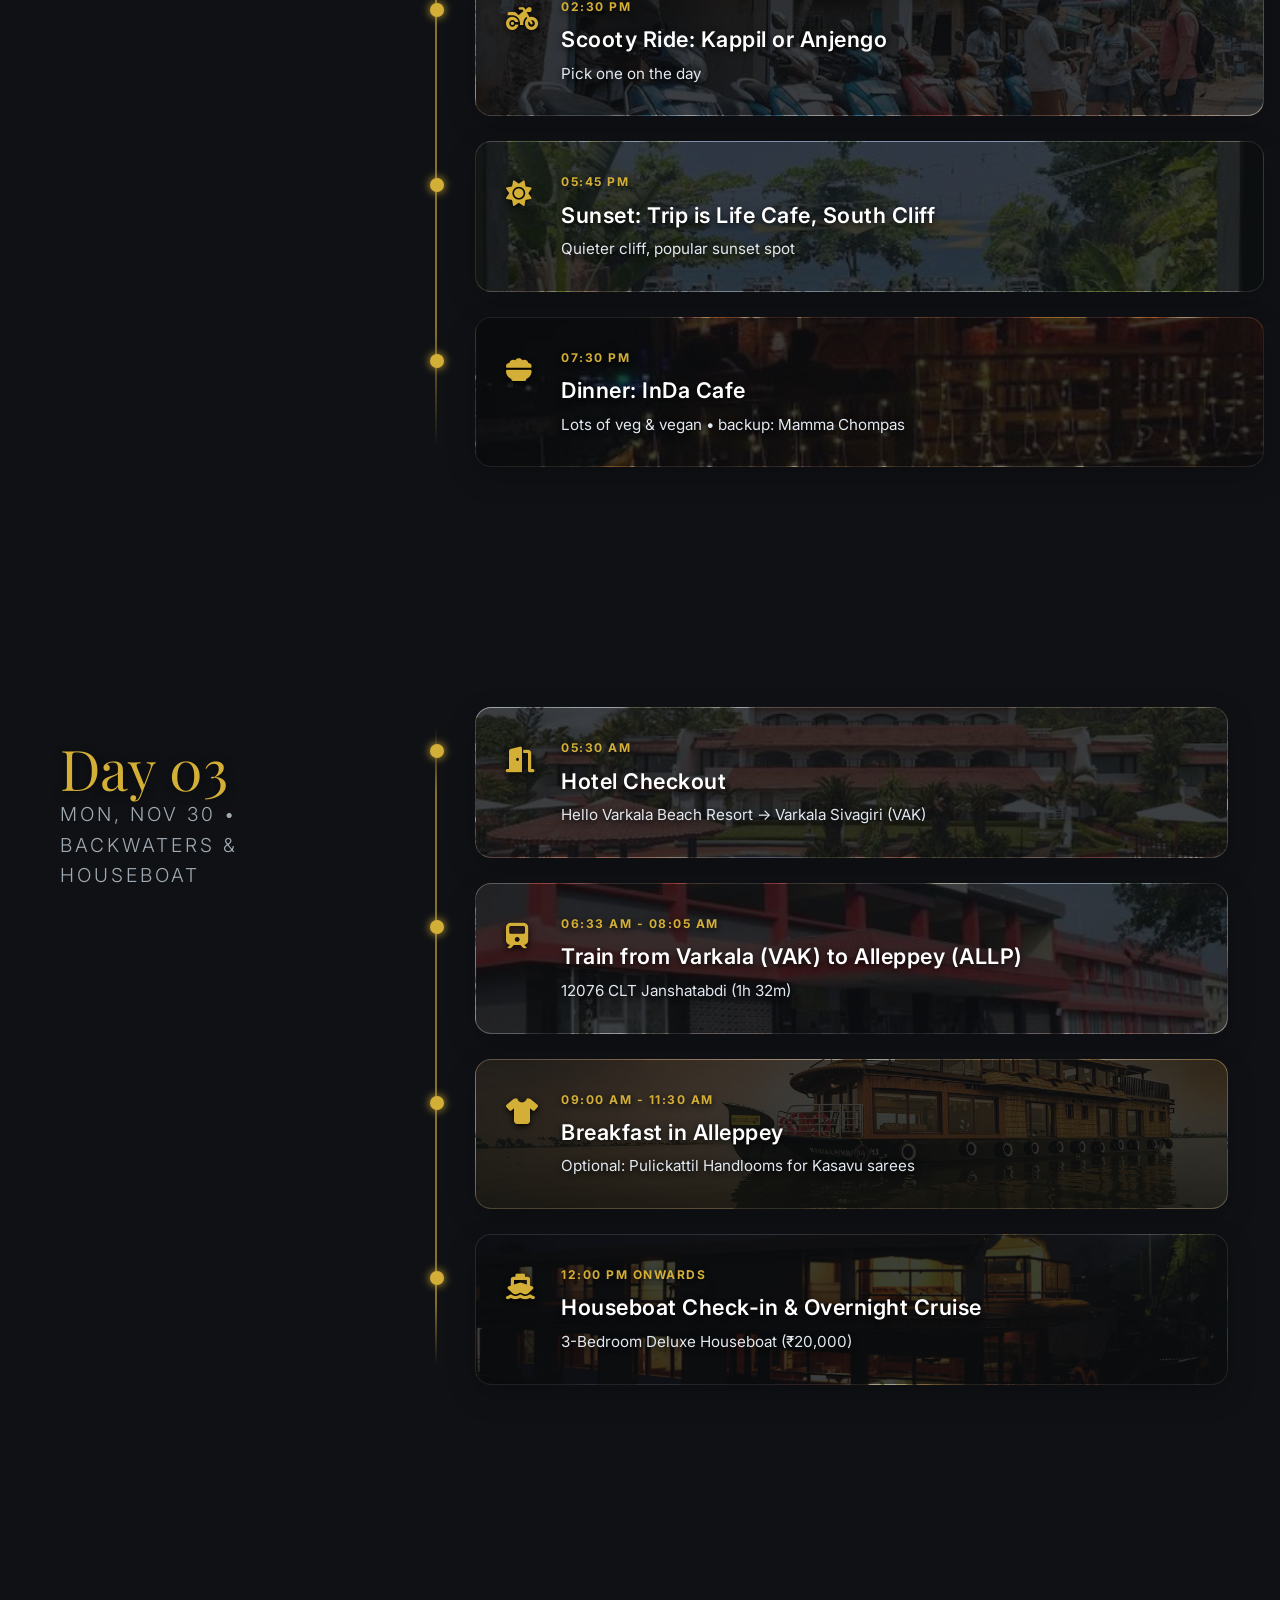
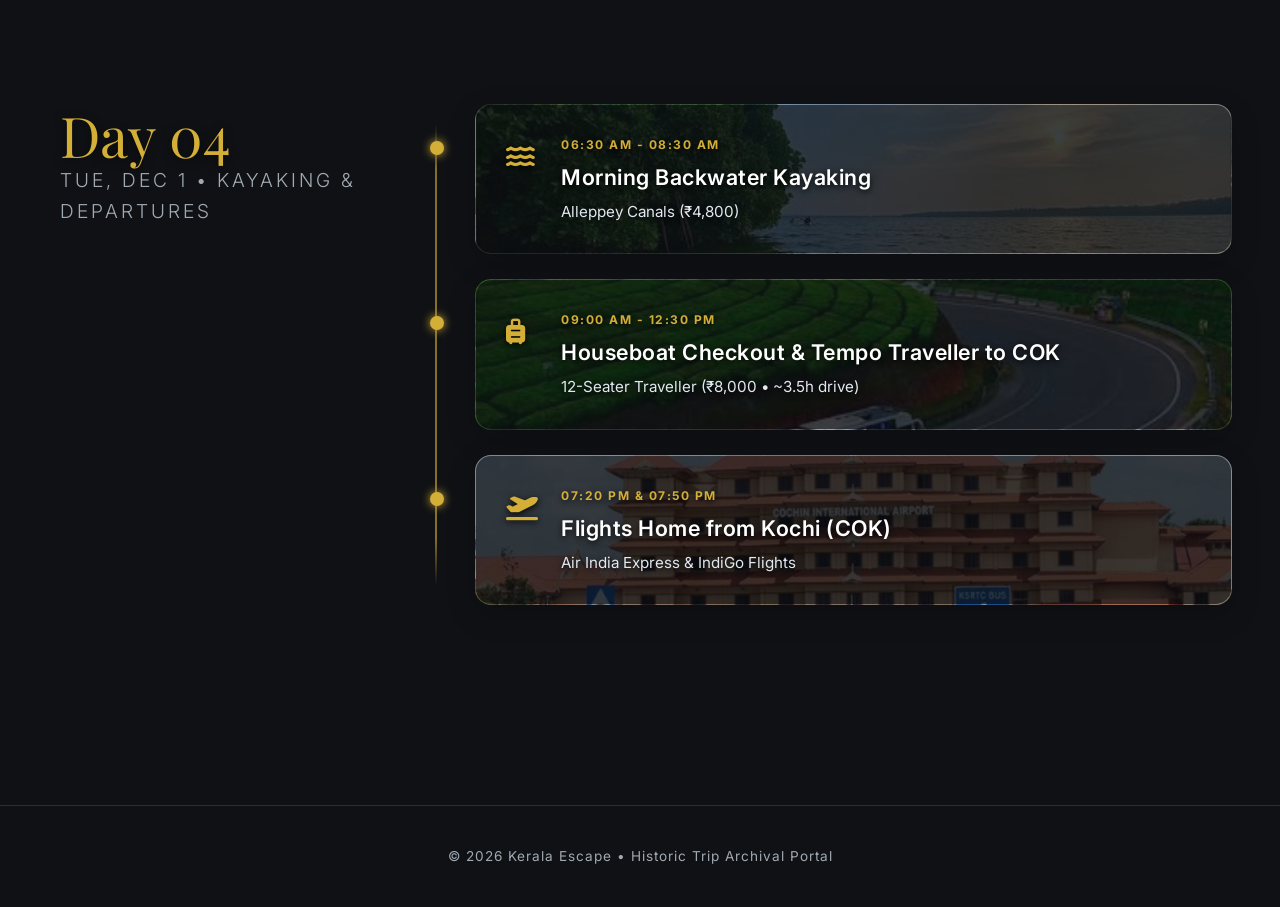
==== commit 71531c44: "Confirm Varkala hotel, keep Jatayu, reorganise cafes, add memory envelopes - Day 1: Jatayu retained," ====
--- a/index.html
+++ b/index.html
@@ -4,7 +4,7 @@
     <meta charset="UTF-8">
     <meta name="viewport" content="width=device-width, initial-scale=1.0">
     <title>A Serene Trip to Kerala | 2026</title>
-    <link href="https://fonts.googleapis.com/css2?family=Playfair+Display:ital,wght@0,400;0,700;1,400&family=Inter:wght@300;400;500;600;700&display=swap" rel="stylesheet">
+    <link href="https://fonts.googleapis.com/css2?family=Playfair+Display:ital,wght@0,400;0,700;1,400&family=Inter:wght@300;400;500;600;700&family=Caveat:wght@500;700&display=swap" rel="stylesheet">
     <link rel="stylesheet" href="https://cdnjs.cloudflare.com/ajax/libs/font-awesome/6.4.0/css/all.min.css">
     <link rel="stylesheet" href="styles.css">
 </head>
@@ -17,33 +17,35 @@
             <li><a href="#day2">Day 2</a></li>
             <li><a href="#day3">Day 3</a></li>
             <li><a href="#day4">Day 4</a></li>
-            <li><a href="varkala-stays.html">Hotels</a></li>
-            <li><a href="varkala-cafes.html">Cafes & Beaches</a></li>
+            <li><a href="varkala-stays.html">Hotel</a></li>
+            <li><a href="varkala-cafes.html">Cafes &amp; Beaches</a></li>
             <li><a href="members.html">Trip Members</a></li>
         </ul>
     </nav>
+
     <!-- Hero Section -->
     <section class="hero-section parallax" style="background-image: url('assets/images/beach1.jpg');">
         <div class="overlay gradient-overlay"></div>
         <div class="hero-content">
             <h1 class="elegant-title">A Serene Trip to Kerala</h1>
-            <p class="subtitle">Nov 28 - Dec 1, 2026   8 Friends   Historic Archival Site</p>
+            <p class="subtitle">Nov 28 - Dec 1, 2026 &bull; 8 Friends &bull; Historic Archival Site</p>
             <a href="#day1" class="explore-btn">Explore Itinerary</a>
+            <p class="hero-hint"><i class="fa-regular fa-envelope"></i> Tap any card to open its envelope of memories</p>
         </div>
     </section>
-    
+
     <div class="master-timeline-wrapper">
-        <!-- Day 1 -->
+        <!-- ===================== Day 1 ===================== -->
         <section id="day1" class="day-section parallax" style="background-image: url('assets/images/jatayu1.jpg');">
             <div class="overlay"></div>
             <div class="content-wrapper">
                 <div class="day-header">
                     <h2>Day 01</h2>
-                    <h3>Nov 28   Arrival & Giant Eagle</h3>
+                    <h3>Sat, Nov 28 &bull; Arrival, Giant Eagle &amp; Cliff Sunset</h3>
                 </div>
                 <div class="itinerary-grid">
-                    
-                    <div class="info-card expandable" style="background-image: url('assets/images/trv_airport.jpg');" onclick="toggleCard(this)">
+
+                    <div class="info-card expandable" data-memory="d1-flight" style="background-image: url('assets/images/trv_airport.jpg');" onclick="toggleCard(this)">
                         <div class="timeline-dot-indicator"></div>
                         <div class="card-icon"><i class="fa-solid fa-plane-arrival"></i></div>
                         <div class="card-summary">
@@ -54,107 +56,238 @@
                         <div class="card-details">
                             <div class="detail-row"><strong>Details:</strong> Group flight from BLR. Hasnain connecting from Pune.</div>
                             <div class="detail-row ticket-links">
-                                <a href="assets/tickets/ayush_blr_trv.pdf" class="ticket-btn" target="_blank"><i class="fa-solid fa-file-pdf"></i> Ayush Ticket (PDF)</a>
-                                <a href="assets/tickets/group_blr_trv.pdf" class="ticket-btn" target="_blank"><i class="fa-solid fa-file-pdf"></i> Group Ticket (PDF)</a>
+                                <a href="assets/tickets/ayush_blr_trv.pdf" class="ticket-btn" target="_blank"><i class="fa-solid fa-file-pdf"></i> Ayush Ticket (PNR IC8QQW)</a>
+                                <a href="assets/tickets/group_blr_trv.pdf" class="ticket-btn" target="_blank"><i class="fa-solid fa-file-pdf"></i> Group Ticket (PNR R6BC9L)</a>
                             </div>
                         </div>
                     </div>
-                    
-                    <div class="info-card expandable" style="background-image: url('assets/images/road_journey_placeholder.webp');" onclick="toggleCard(this)">
+
+                    <div class="info-card expandable" data-memory="d1-drive" style="background-image: url('assets/images/road_journey_placeholder.webp');" onclick="toggleCard(this)">
                         <div class="timeline-dot-indicator"></div>
                         <div class="card-icon"><i class="fa-solid fa-van-shuttle"></i></div>
                         <div class="card-summary">
-                            <span class="time">12:45 PM - 01:45 PM</span>
-                            <h4>Travel: Airport to Jatayu</h4>
-                            <p>16-Seater Urbania ( 8,500 total)</p>
-                        </div>
-                        <div class="card-details">
-                            <div class="detail-row"><strong>Route:</strong> TRV Domestic Airport directly to Jatayu Earth Centre (approx. 1h drive).</div>
-                        </div>
-                    </div>
-                    
-                    <div class="info-card expandable" style="background-image: url('assets/images/jatayu2.jpg');" onclick="toggleCard(this)">
+                            <span class="time">12:45 PM - 02:15 PM</span>
+                            <h4>Drive: Airport to Jatayu</h4>
+                            <p>16-Seater Urbania (&#8377;8,500 total)</p>
+                        </div>
+                        <div class="card-details">
+                            <div class="detail-row"><strong>Route:</strong> TRV Domestic Airport to Jatayu Earth Centre, Chadayamangalam (~52 km, ~1h 15m).</div>
+                            <div class="detail-row"><strong>Lunch:</strong> Quick roadside stop on the way, 20 minutes max.</div>
+                        </div>
+                    </div>
+
+                    <div class="info-card expandable" data-memory="d1-jatayu" style="background-image: url('assets/images/jatayu2.jpg');" onclick="toggleCard(this)">
                         <div class="timeline-dot-indicator"></div>
                         <div class="card-icon"><i class="fa-brands fa-envira"></i></div>
                         <div class="card-summary">
-                            <span class="time">01:45 PM - 03:30 PM</span>
+                            <span class="time">02:15 PM - 04:30 PM</span>
                             <h4>Jatayu Earth Centre</h4>
                             <p>World's largest bird sculpture (Confirmed)</p>
                         </div>
                         <div class="card-details">
                             <ul class="pros-cons">
-                                <li><i class="fa-solid fa-check text-success"></i> Confirmed visit! Time allocated for the cable car ride and group photos at the summit.</li>
-                                <li><i class="fa-solid fa-camera text-success"></i> Perfect lighting for afternoon photography.</li>
+                                <li><i class="fa-solid fa-cable-car text-success"></i> Cable car up and down (~8 min each way). Skip the adventure zones to save time.</li>
+                                <li><i class="fa-solid fa-ticket text-success"></i> Budget ~&#8377;500 per person for entry + ropeway; confirm at the counter.</li>
+                                <li><i class="fa-solid fa-clock text-danger"></i> Ticket counter closes ~4:30 PM and crowds are heavy. Leave at 4:30 sharp for sunset.</li>
                             </ul>
                         </div>
                     </div>
-                    
-                    <div class="info-card link-card" style="background-image: url('assets/images/varkala_hotel_placeholder.jpg');">
-                        <div class="timeline-dot-indicator"></div>
-                        <a href="varkala-stays.html" class="full-link">
-                            <div class="card-icon"><i class="fa-solid fa-hotel"></i></div>
-                            <div class="card-summary">
-                                <span class="time">03:30 PM Onwards</span>
-                                <h4>Travel to Varkala & Check-in</h4>
-                                <p>Click to view our recommended hotels & check-in</p>
+
+                    <div class="info-card expandable" data-memory="d1-checkin" style="background-image: url('assets/images/varkala_hotel_placeholder.jpg');" onclick="toggleCard(this)">
+                        <div class="timeline-dot-indicator"></div>
+                        <div class="card-icon"><i class="fa-solid fa-hotel"></i></div>
+                        <div class="card-summary">
+                            <span class="time">04:30 PM - 05:45 PM</span>
+                            <h4>Drive to Varkala &amp; Check-in</h4>
+                            <p>Hello Varkala Beach Resort &bull; Black Beach (Confirmed)</p>
+                        </div>
+                        <div class="card-details">
+                            <div class="detail-row"><strong>Stay:</strong> Hello Varkala Beach Resort, Black Beach, Varkala, Kerala 695141. 3 rooms, Sat Nov 28 &ndash; Mon Nov 30.</div>
+                            <div class="detail-row"><strong>Checkout:</strong> Monday, Nov 30 at 5:30 AM for the 6:33 AM train from Varkala Sivagiri (VAK).</div>
+                            <div class="detail-row">Drop bags in 10 minutes and head straight to the cliff for sunset.</div>
+                            <div class="detail-row ticket-links">
+                                <a href="https://maps.app.goo.gl/pweppPYLYYF9hwog7" target="_blank" class="external-link-btn"><i class="fa-solid fa-location-dot"></i> Open in Google Maps</a>
+                                <a href="varkala-stays.html" class="external-link-btn"><i class="fa-solid fa-hotel"></i> Hotel Page</a>
                             </div>
-                            <i class="fa-solid fa-arrow-right arrow-icon"></i>
-                        </a>
+                        </div>
+                    </div>
+
+                    <div class="info-card expandable" data-memory="d1-sunset" style="background-image: url('assets/images/beach2.jpg');" onclick="toggleCard(this)">
+                        <div class="timeline-dot-indicator"></div>
+                        <div class="card-icon"><i class="fa-solid fa-sun"></i></div>
+                        <div class="card-summary">
+                            <span class="time">06:00 PM</span>
+                            <h4>Sunset at Bindu's Cafe, North Cliff</h4>
+                            <p>Where everyone gathers to watch the sun go down</p>
+                        </div>
+                        <div class="card-details">
+                            <div class="detail-row">Try the coconut-milk cappuccino. The cliff path is pedestrian only and free to walk.</div>
+                        </div>
+                    </div>
+
+                    <div class="info-card expandable" data-memory="d1-night-market" style="background-image: url('assets/images/cafe2.jpg');" onclick="toggleCard(this)">
+                        <div class="timeline-dot-indicator"></div>
+                        <div class="card-icon"><i class="fa-solid fa-bag-shopping"></i></div>
+                        <div class="card-summary">
+                            <span class="time">07:15 PM</span>
+                            <h4>Cliff Walk &amp; Night Market</h4>
+                            <p>Silver jewellery, linen and souvenir stalls</p>
+                        </div>
+                        <div class="card-details">
+                            <div class="detail-row">Stroll the stone path along North Cliff while the shops light up.</div>
+                        </div>
+                    </div>
+
+                    <div class="info-card expandable" data-memory="d1-dinner" style="background-image: url('assets/images/cafe3.jpg');" onclick="toggleCard(this)">
+                        <div class="timeline-dot-indicator"></div>
+                        <div class="card-icon"><i class="fa-solid fa-utensils"></i></div>
+                        <div class="card-summary">
+                            <span class="time">08:00 PM</span>
+                            <h4>Group Dinner: Cafe del Mar</h4>
+                            <p>Top-rated on the cliff &bull; seafood and veg</p>
+                        </div>
+                        <div class="card-details">
+                            <div class="detail-row">Back to the hotel by 9:30 PM. Day 2 starts at 8:30 AM.</div>
+                        </div>
                     </div>
                 </div>
             </div>
         </section>
-        
-        <!-- Day 2 -->
+
+        <!-- ===================== Day 2 ===================== -->
         <section id="day2" class="day-section parallax" style="background-image: url('assets/images/beach2.jpg');">
             <div class="overlay"></div>
             <div class="content-wrapper">
                 <div class="day-header">
                     <h2>Day 02</h2>
-                    <h3>Nov 29   Cafes, Beaches & Surf</h3>
+                    <h3>Sun, Nov 29 &bull; Temple, Beaches &amp; Cafes</h3>
+                    <a href="varkala-cafes.html" class="external-link-btn day-header-link"><i class="fa-solid fa-mug-hot"></i> Cafe &amp; Beach Guide</a>
                 </div>
                 <div class="itinerary-grid">
-                    
-                    <div class="info-card link-card" style="background-image: url('assets/images/cafe3.jpg');">
-                        <div class="timeline-dot-indicator"></div>
-                        <a href="varkala-cafes.html" class="full-link">
-                            <div class="card-icon"><i class="fa-solid fa-utensils"></i></div>
-                            <div class="card-summary">
-                                <span class="time">Full Day Itinerary</span>
-                                <h4>Optimized Cafe & Beach Guide</h4>
-                                <p>Explore the ultimate Eat   Beach   Eat loop (Trip is Life Cafe, Coffee Temple, Darjeeling)</p>
-                            </div>
-                            <i class="fa-solid fa-arrow-right arrow-icon"></i>
-                        </a>
-                    </div>
-                    
-                    <div class="info-card expandable" style="background-image: url('assets/images/scooty_placeholder.jpg');" onclick="toggleCard(this)">
+
+                    <div class="info-card expandable" data-memory="d2-sunrise" style="background-image: url('assets/images/black-sand-beach.jpg');" onclick="toggleCard(this)">
+                        <div class="timeline-dot-indicator"></div>
+                        <div class="card-icon"><i class="fa-solid fa-person-walking"></i></div>
+                        <div class="card-summary">
+                            <span class="time">07:30 AM &bull; Optional</span>
+                            <h4>Sunrise Walk on Black Beach</h4>
+                            <p>Thiruvambadi black-sand stretch, right by the hotel</p>
+                        </div>
+                        <div class="card-details">
+                            <div class="detail-row">Quiet before the crowds. Back by 8:15 for breakfast.</div>
+                        </div>
+                    </div>
+
+                    <div class="info-card expandable" data-memory="d2-breakfast" style="background-image: url('assets/images/coffee_temple_placeholder.jpg');" onclick="toggleCard(this)">
+                        <div class="timeline-dot-indicator"></div>
+                        <div class="card-icon"><i class="fa-solid fa-mug-hot"></i></div>
+                        <div class="card-summary">
+                            <span class="time">08:30 AM</span>
+                            <h4>Breakfast: Coffee Temple + Scooty Pickup</h4>
+                            <p>Cold brews on North Cliff, then grab the scooties</p>
+                        </div>
+                        <div class="card-details">
+                            <div class="detail-row"><strong>Scooties:</strong> ~&#8377;400&ndash;800/day. Bring licence, ID and deposit; use authorised shops only.</div>
+                            <div class="detail-row">Scooties can't go on the cliff walkway, so park at the designated spots.</div>
+                        </div>
+                    </div>
+
+                    <div class="info-card expandable" data-memory="d2-temple-beach" style="background-image: url('assets/images/beach3.jpg');" onclick="toggleCard(this)">
+                        <div class="timeline-dot-indicator"></div>
+                        <div class="card-icon"><i class="fa-solid fa-umbrella-beach"></i></div>
+                        <div class="card-summary">
+                            <span class="time">10:00 AM</span>
+                            <h4>Janardhana Swamy Temple &amp; Papanasam Beach</h4>
+                            <p>2,000-year-old temple, then a swim at the main beach</p>
+                        </div>
+                        <div class="card-details">
+                            <div class="detail-row">Swim near the lifeguards. The beach is crowded in the morning during temple rituals.</div>
+                        </div>
+                    </div>
+
+                    <div class="info-card expandable" data-memory="d2-lunch" style="background-image: url('assets/images/cafe2.jpg');" onclick="toggleCard(this)">
+                        <div class="timeline-dot-indicator"></div>
+                        <div class="card-icon"><i class="fa-solid fa-utensils"></i></div>
+                        <div class="card-summary">
+                            <span class="time">01:00 PM</span>
+                            <h4>Lunch: Darjeeling Cafe</h4>
+                            <p>North Cliff &bull; sea views</p>
+                        </div>
+                        <div class="card-details">
+                            <div class="detail-row">Long lazy lunch out of the midday sun.</div>
+                        </div>
+                    </div>
+
+                    <div class="info-card expandable" data-memory="d2-ride" style="background-image: url('assets/images/scooty_placeholder.jpg');" onclick="toggleCard(this)">
                         <div class="timeline-dot-indicator"></div>
                         <div class="card-icon"><i class="fa-solid fa-motorcycle"></i></div>
                         <div class="card-summary">
-                            <span class="time">Morning Onwards</span>
-                            <h4>Scooty Rentals & Exploration</h4>
-                            <p>Self-ride scooties for effortless beach hopping</p>
-                        </div>
-                        <div class="card-details">
-                            <div class="detail-row">Rentals arranged on arrival in Varkala. Seamless travel between North Cliff, Papanasam Beach, and Thiruvambadi Black Sand Beach.</div>
+                            <span class="time">02:30 PM</span>
+                            <h4>Scooty Ride: Kappil or Anjengo</h4>
+                            <p>Pick one on the day</p>
+                        </div>
+                        <div class="card-details">
+                            <ul class="pros-cons">
+                                <li><i class="fa-solid fa-water text-success"></i> <span><strong>Kappil Beach &amp; Lake (~7 km):</strong> beach and backwater in one spot, quiet and golden.</span></li>
+                                <li><i class="fa-solid fa-chess-rook text-success"></i> <span><strong>Anjengo Fort (~12 km):</strong> 17th-century British fort and fishing village.</span></li>
+                                <li><i class="fa-solid fa-bag-shopping text-success"></i> <span><strong>Optional ~4:45 PM:</strong> Swayamvara Silks, Maithanam, for Kerala Kasavu sarees (check closing time).</span></li>
+                            </ul>
+                        </div>
+                    </div>
+
+                    <div class="info-card expandable" data-memory="d2-sunset" style="background-image: url('assets/images/trip_is_life.jpg');" onclick="toggleCard(this)">
+                        <div class="timeline-dot-indicator"></div>
+                        <div class="card-icon"><i class="fa-solid fa-sun"></i></div>
+                        <div class="card-summary">
+                            <span class="time">05:45 PM</span>
+                            <h4>Sunset: Trip is Life Cafe, South Cliff</h4>
+                            <p>Quieter cliff, popular sunset spot</p>
+                        </div>
+                        <div class="card-details">
+                            <div class="detail-row">Sunset round two, from the other side of the cliff.</div>
+                        </div>
+                    </div>
+
+                    <div class="info-card expandable" data-memory="d2-dinner" style="background-image: url('assets/images/cafe3.jpg');" onclick="toggleCard(this)">
+                        <div class="timeline-dot-indicator"></div>
+                        <div class="card-icon"><i class="fa-solid fa-bowl-food"></i></div>
+                        <div class="card-summary">
+                            <span class="time">07:30 PM</span>
+                            <h4>Dinner: InDa Cafe</h4>
+                            <p>Lots of veg &amp; vegan &bull; backup: Mamma Chompas</p>
+                        </div>
+                        <div class="card-details">
+                            <div class="detail-row"><strong>Pack tonight.</strong> Checkout is 5:30 AM Monday.</div>
                         </div>
                     </div>
                 </div>
             </div>
         </section>
-        
-        <!-- Day 3 -->
+
+        <!-- ===================== Day 3 ===================== -->
         <section id="day3" class="day-section parallax" style="background-image: url('assets/images/boat1.webp');">
             <div class="overlay"></div>
             <div class="content-wrapper">
                 <div class="day-header">
                     <h2>Day 03</h2>
-                    <h3>Nov 30   Backwaters & Houseboat</h3>
+                    <h3>Mon, Nov 30 &bull; Backwaters &amp; Houseboat</h3>
                 </div>
                 <div class="itinerary-grid">
-                    
-                    <div class="info-card expandable" style="background-image: url('assets/images/allapuzha_railway.jpg');" onclick="toggleCard(this)">
+
+                    <div class="info-card expandable" data-memory="d3-checkout" style="background-image: url('assets/images/varkala_hotel_placeholder.jpg');" onclick="toggleCard(this)">
+                        <div class="timeline-dot-indicator"></div>
+                        <div class="card-icon"><i class="fa-solid fa-door-open"></i></div>
+                        <div class="card-summary">
+                            <span class="time">05:30 AM</span>
+                            <h4>Hotel Checkout</h4>
+                            <p>Hello Varkala Beach Resort &rarr; Varkala Sivagiri (VAK)</p>
+                        </div>
+                        <div class="card-details">
+                            <div class="detail-row">Return scooties the night before. Autos to the station.</div>
+                        </div>
+                    </div>
+
+                    <div class="info-card expandable" data-memory="d3-train" style="background-image: url('assets/images/allapuzha_railway.jpg');" onclick="toggleCard(this)">
                         <div class="timeline-dot-indicator"></div>
                         <div class="card-icon"><i class="fa-solid fa-train"></i></div>
                         <div class="card-summary">
@@ -170,70 +303,82 @@
                             </div>
                         </div>
                     </div>
-                    
-                    <div class="info-card expandable" style="background-image: url('assets/images/boathouse2.jpg');" onclick="toggleCard(this)">
+
+                    <div class="info-card expandable" data-memory="d3-alleppey" style="background-image: url('assets/images/boat2.webp');" onclick="toggleCard(this)">
+                        <div class="timeline-dot-indicator"></div>
+                        <div class="card-icon"><i class="fa-solid fa-shirt"></i></div>
+                        <div class="card-summary">
+                            <span class="time">09:00 AM - 11:30 AM</span>
+                            <h4>Breakfast in Alleppey</h4>
+                            <p>Optional: Pulickattil Handlooms for Kasavu sarees</p>
+                        </div>
+                        <div class="card-details">
+                            <div class="detail-row">Near Finishing Point boat jetty. Be at the houseboat before 12:00.</div>
+                        </div>
+                    </div>
+
+                    <div class="info-card expandable" data-memory="d3-houseboat" style="background-image: url('assets/images/boathouse2.jpg');" onclick="toggleCard(this)">
                         <div class="timeline-dot-indicator"></div>
                         <div class="card-icon"><i class="fa-solid fa-ship"></i></div>
                         <div class="card-summary">
                             <span class="time">12:00 PM Onwards</span>
-                            <h4>Houseboat Check-in & Overnight Cruise</h4>
-                            <p>3-Bedroom Deluxe Houseboat ( 20,000)</p>
+                            <h4>Houseboat Check-in &amp; Overnight Cruise</h4>
+                            <p>3-Bedroom Deluxe Houseboat (&#8377;20,000)</p>
                         </div>
                         <div class="card-details">
                             <div class="detail-row">Strict government backwater timing. Enjoy freshly prepared meals, scenic canals, and overnight docking.</div>
                             <div class="detail-row">
-                                <a href="https://www.bookyourhouseboat.com/houseboat/byh0164?id=kUaCJcf07nqQ01DT95oh&itinerary=4kWt479114ZBFLHBnTT7&menu=p4oKsolOKmvQqdy7Q062&guests=8&bedrooms=3&extraBeds=0&cruiseType=Day+%26+Night&category=Deluxe&price=21000&agent=917907589772" target="_blank" class="external-link-btn"><i class="fa-solid fa-link"></i> View Booking Details</a>
+                                <a href="https://www.bookyourhouseboat.com/houseboat/byh0164?id=kUaCJcf07nqQ01DT95oh&amp;itinerary=4kWt479114ZBFLHBnTT7&amp;menu=p4oKsolOKmvQqdy7Q062&amp;guests=8&amp;bedrooms=3&amp;extraBeds=0&amp;cruiseType=Day+%26+Night&amp;category=Deluxe&amp;price=21000&amp;agent=917907589772" target="_blank" class="external-link-btn"><i class="fa-solid fa-link"></i> View Booking Details</a>
                             </div>
                         </div>
                     </div>
                 </div>
             </div>
         </section>
-        
-        <!-- Day 4 -->
+
+        <!-- ===================== Day 4 ===================== -->
         <section id="day4" class="day-section parallax" style="background-image: url('assets/images/kayaking2.jpg');">
             <div class="overlay"></div>
             <div class="content-wrapper">
                 <div class="day-header">
                     <h2>Day 04</h2>
-                    <h3>Dec 1   Kayaking & Departures</h3>
+                    <h3>Tue, Dec 1 &bull; Kayaking &amp; Departures</h3>
                 </div>
                 <div class="itinerary-grid">
-                    
-                    <div class="info-card expandable" style="background-image: url('assets/images/kayaking1.jpg');" onclick="toggleCard(this)">
+
+                    <div class="info-card expandable" data-memory="d4-kayak" style="background-image: url('assets/images/kayaking1.jpg');" onclick="toggleCard(this)">
                         <div class="timeline-dot-indicator"></div>
                         <div class="card-icon"><i class="fa-solid fa-water"></i></div>
                         <div class="card-summary">
                             <span class="time">06:30 AM - 08:30 AM</span>
                             <h4>Morning Backwater Kayaking</h4>
-                            <p>Alleppey Canals ( 4,800)</p>
+                            <p>Alleppey Canals (&#8377;4,800)</p>
                         </div>
                         <div class="card-details">
                             <div class="detail-row">Peaceful dawn paddle through narrow rustic canals before breakfast.</div>
                         </div>
                     </div>
-                    
-                    <!-- Checkout image updated to road_trip2.jpg -->
-                    <div class="info-card expandable" style="background-image: url('assets/images/road_trip2.jpg');" onclick="toggleCard(this)">
+
+                    <div class="info-card expandable" data-memory="d4-transfer" style="background-image: url('assets/images/road_trip2.jpg');" onclick="toggleCard(this)">
                         <div class="timeline-dot-indicator"></div>
                         <div class="card-icon"><i class="fa-solid fa-suitcase-rolling"></i></div>
                         <div class="card-summary">
                             <span class="time">09:00 AM - 12:30 PM</span>
-                            <h4>Houseboat Checkout & Tempo Traveller to COK</h4>
-                            <p>12-Seater Traveller ( 8,000   ~3.5h drive)</p>
+                            <h4>Houseboat Checkout &amp; Tempo Traveller to COK</h4>
+                            <p>12-Seater Traveller (&#8377;8,000 &bull; ~3.5h drive)</p>
                         </div>
                         <div class="card-details">
                             <div class="detail-row">Scenic drive from Alleppey to Cochin International Airport (COK).</div>
                         </div>
                     </div>
-                    
-                    <div class="info-card expandable" style="background-image: url('assets/images/kochi_airport.avif');" onclick="toggleCard(this)">
+
+                    <div class="info-card expandable" data-memory="d4-flights" style="background-image: url('assets/images/kochi_airport.avif');" onclick="toggleCard(this)">
                         <div class="timeline-dot-indicator"></div>
                         <div class="card-icon"><i class="fa-solid fa-plane-departure"></i></div>
                         <div class="card-summary">
-                            <span class="time">07:20 PM & 07:50 PM</span>
+                            <span class="time">07:20 PM &amp; 07:50 PM</span>
                             <h4>Flights Home from Kochi (COK)</h4>
-                            <p>Air India Express & IndiGo Flights</p>
+                            <p>Air India Express &amp; IndiGo Flights</p>
                         </div>
                         <div class="card-details">
                             <div class="detail-row"><strong>Group Flight (07:20 PM):</strong> Air India Express IX-2115 to BLR (PNR T753PM)</div>
@@ -248,10 +393,18 @@
             </div>
         </section>
     </div>
-    
+
+    <!-- Polaroid lightbox -->
+    <div class="lightbox" id="lightbox" onclick="closeLightbox()">
+        <figure class="lightbox-polaroid">
+            <img id="lightbox-img" alt="">
+            <figcaption id="lightbox-cap"></figcaption>
+        </figure>
+    </div>
+
     <!-- Footer -->
     <footer class="footer">
-        <p>  2026 Kerala Escape   Historic Trip Archival Portal</p>
+        <p>&copy; 2026 Kerala Escape &bull; Historic Trip Archival Portal</p>
     </footer>
     <script src="script.js"></script>
 </body>
--- a/styles.css
+++ b/styles.css
@@ -352,7 +352,7 @@
 }
 
 .info-card.active .card-details {
-    max-height: 500px;
+    max-height: 1600px;
     opacity: 1;
     margin-top: 20px;
     border-top: 1px solid rgba(255,255,255,0.2);
@@ -516,3 +516,242 @@
     letter-spacing: 1px;
 }
 @keyframes fadeIn { from { opacity: 0; } to { opacity: 1; } }
+
+/* ============================================================
+   Memory envelopes & polaroids
+   ============================================================ */
+.hero-hint {
+    margin-top: 22px;
+    font-size: 0.8rem;
+    letter-spacing: 1.5px;
+    color: #e2e8f0;
+    opacity: 0.85;
+    text-shadow: 0 2px 8px rgba(0,0,0,0.6);
+}
+
+.day-header-link { margin-top: -10px; }
+
+.memory-envelope {
+    position: relative;
+    margin-top: 8px;
+    padding-top: 4px;
+}
+
+.envelope-label {
+    text-align: center;
+    font-size: 0.7rem;
+    font-weight: 700;
+    letter-spacing: 3px;
+    text-transform: uppercase;
+    color: var(--accent);
+    margin-bottom: 54px;
+    text-shadow: 0 2px 6px rgba(0,0,0,0.9);
+}
+
+.envelope {
+    position: relative;
+    width: 100%;
+    max-width: 460px;
+    height: 56px;
+    margin: 0 auto;
+    perspective: 700px;
+    z-index: 4;
+}
+
+.envelope-back {
+    position: absolute;
+    inset: 0;
+    background: linear-gradient(180deg, #e3d2ac, #d4bf92);
+    border-radius: 6px;
+    box-shadow: 0 6px 18px rgba(0,0,0,0.45), inset 0 -2px 0 rgba(0,0,0,0.08);
+}
+
+.envelope-back::after {
+    /* diagonal fold lines of the envelope front */
+    content: '';
+    position: absolute;
+    inset: 0;
+    border-radius: 6px;
+    background:
+        linear-gradient(to top right, transparent calc(50% - 1px), rgba(120,90,40,0.25) 50%, transparent calc(50% + 1px)) left / 50% 100% no-repeat,
+        linear-gradient(to top left, transparent calc(50% - 1px), rgba(120,90,40,0.25) 50%, transparent calc(50% + 1px)) right / 50% 100% no-repeat;
+}
+
+.envelope-flap {
+    position: absolute;
+    top: 0; left: 0; right: 0;
+    height: 46px;
+    background: linear-gradient(180deg, #cbb382, #bfa673);
+    clip-path: polygon(0 0, 100% 0, 50% 100%);
+    transform-origin: top center;
+    transform: rotateX(0deg);
+    transition: transform 0.55s cubic-bezier(0.4, 0, 0.2, 1) 0.1s;
+    z-index: 5;
+}
+
+.info-card.active .envelope-flap { transform: rotateX(180deg); }
+
+.polaroids {
+    position: relative;
+    z-index: 3;
+    display: flex;
+    justify-content: center;
+    gap: 22px;
+    margin-top: -18px;
+    padding: 0 6px 34px;
+}
+
+.polaroid {
+    width: min(46%, 220px);
+    background: #fbfaf5;
+    padding: 10px 10px 0;
+    border-radius: 2px;
+    box-shadow: 0 12px 28px rgba(0,0,0,0.55), 0 2px 4px rgba(0,0,0,0.3);
+    opacity: 0;
+    transform: translateY(-80px) scale(0.55) rotate(0deg);
+    cursor: zoom-in;
+}
+
+.polaroid.empty { cursor: default; }
+
+.info-card.active .polaroid {
+    animation: polaroidDrop 0.95s cubic-bezier(0.22, 1.2, 0.36, 1) var(--delay) forwards;
+}
+
+@keyframes polaroidDrop {
+    0%   { opacity: 0; transform: translateY(-80px) scale(0.55) rotate(0deg); }
+    35%  { opacity: 1; }
+    100% { opacity: 1; transform: translateY(26px) scale(1) rotate(var(--tilt)); }
+}
+
+.polaroid-photo {
+    position: relative;
+    aspect-ratio: 1 / 1;
+    background: #1f2328;
+    overflow: hidden;
+}
+
+.polaroid-photo img {
+    width: 100%;
+    height: 100%;
+    object-fit: cover;
+    display: block;
+    filter: saturate(1.05) contrast(1.03);
+}
+
+.polaroid.empty img { display: none; }
+
+.polaroid-placeholder {
+    position: absolute;
+    inset: 0;
+    display: flex;
+    flex-direction: column;
+    align-items: center;
+    justify-content: center;
+    gap: 8px;
+    color: #8b96a3;
+    font-size: 0.72rem;
+    letter-spacing: 1px;
+    text-align: center;
+    padding: 8px;
+    border: 1px dashed rgba(255,255,255,0.15);
+}
+
+.polaroid-placeholder i { font-size: 1.6rem; color: var(--accent); opacity: 0.7; }
+.polaroid:not(.empty) .polaroid-placeholder { display: none; }
+
+.polaroid figcaption {
+    font-family: 'Caveat', cursive;
+    font-size: 1.15rem;
+    color: #1f2937;
+    text-align: center;
+    padding: 6px 2px 10px;
+    line-height: 1.1;
+    white-space: nowrap;
+    overflow: hidden;
+    text-overflow: ellipsis;
+    text-shadow: none;
+}
+
+/* Lightbox */
+.lightbox {
+    position: fixed;
+    inset: 0;
+    z-index: 3000;
+    background: rgba(5, 6, 8, 0.88);
+    display: none;
+    align-items: center;
+    justify-content: center;
+    padding: 20px;
+    cursor: zoom-out;
+    backdrop-filter: blur(6px);
+}
+
+.lightbox.open { display: flex; animation: fadeIn 0.3s ease; }
+
+.lightbox-polaroid {
+    background: #fbfaf5;
+    padding: 14px 14px 0;
+    box-shadow: 0 25px 60px rgba(0,0,0,0.7);
+    transform: rotate(-1.5deg);
+    max-width: 92vw;
+}
+
+.lightbox-polaroid img {
+    display: block;
+    max-width: 86vw;
+    max-height: 74vh;
+    object-fit: contain;
+}
+
+.lightbox-polaroid figcaption {
+    font-family: 'Caveat', cursive;
+    font-size: 1.7rem;
+    color: #1f2937;
+    text-align: center;
+    padding: 10px 6px 16px;
+}
+
+@media (prefers-reduced-motion: reduce) {
+    .info-card.active .polaroid { animation: none; opacity: 1; transform: translateY(26px) rotate(var(--tilt)); }
+    .envelope-flap { transition: none; }
+}
+
+/* ============================================================
+   Mobile
+   ============================================================ */
+@media (max-width: 1024px) {
+    .parallax { background-attachment: scroll; }
+}
+
+@media (max-width: 768px) {
+    .navbar {
+        flex-direction: column;
+        align-items: flex-start;
+        gap: 8px;
+        padding: 12px 16px;
+    }
+    .logo { font-size: 16px; }
+    .nav-links {
+        gap: 18px;
+        max-width: 100%;
+        overflow-x: auto;
+        white-space: nowrap;
+        padding-bottom: 4px;
+        scrollbar-width: none;
+    }
+    .nav-links::-webkit-scrollbar { display: none; }
+    .elegant-title { font-size: 2.6rem; }
+    h2 { font-size: 2.6rem; }
+    h3 { font-size: 0.9rem; letter-spacing: 2px; }
+    .content-wrapper { padding: 120px 16px 60px; }
+    .info-card { padding: 22px 18px; }
+    .info-card:hover { transform: none; }
+    .card-summary { margin-left: 44px; }
+    .card-details { margin-left: 0; }
+    .info-card h4 { font-size: 1.15rem; }
+    .polaroids { gap: 12px; }
+    .polaroid { padding: 7px 7px 0; }
+    .polaroid figcaption { font-size: 1rem; }
+    .back-nav { top: auto; bottom: 20px; left: 16px; }
+}
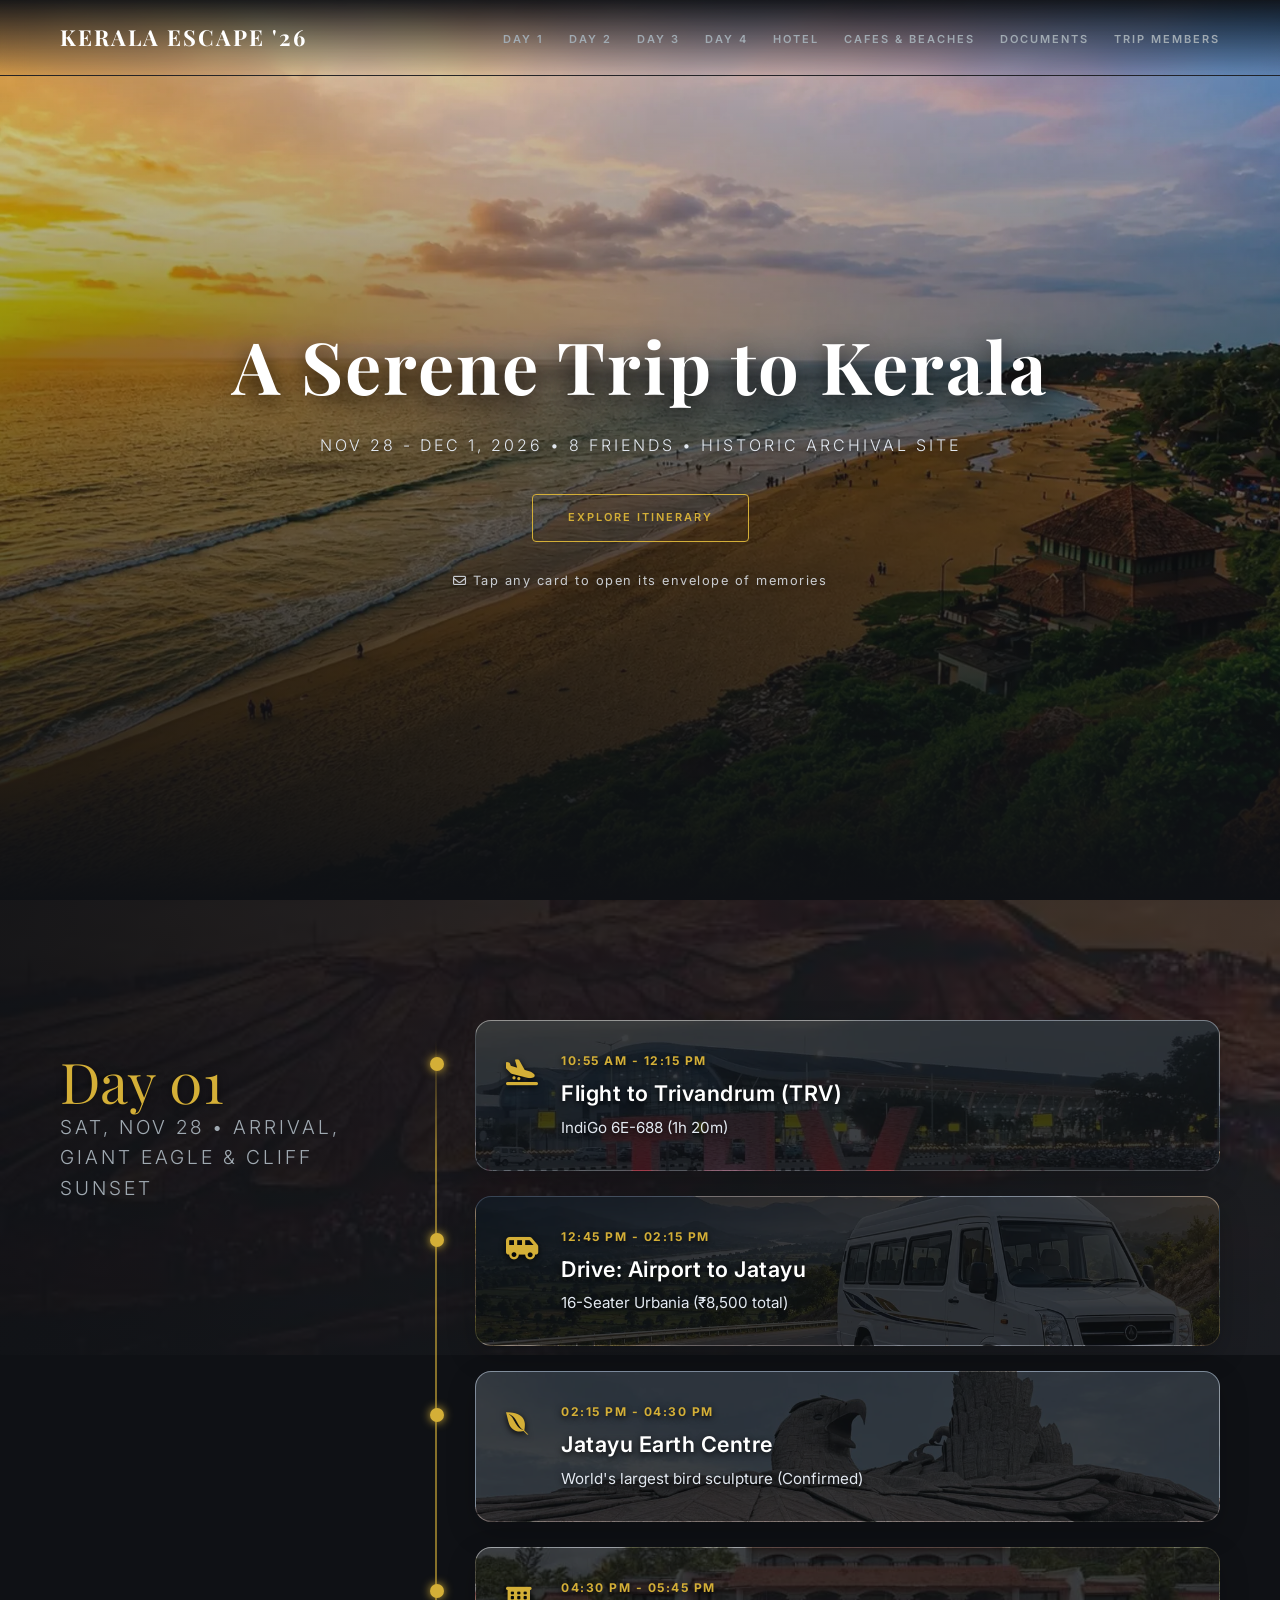
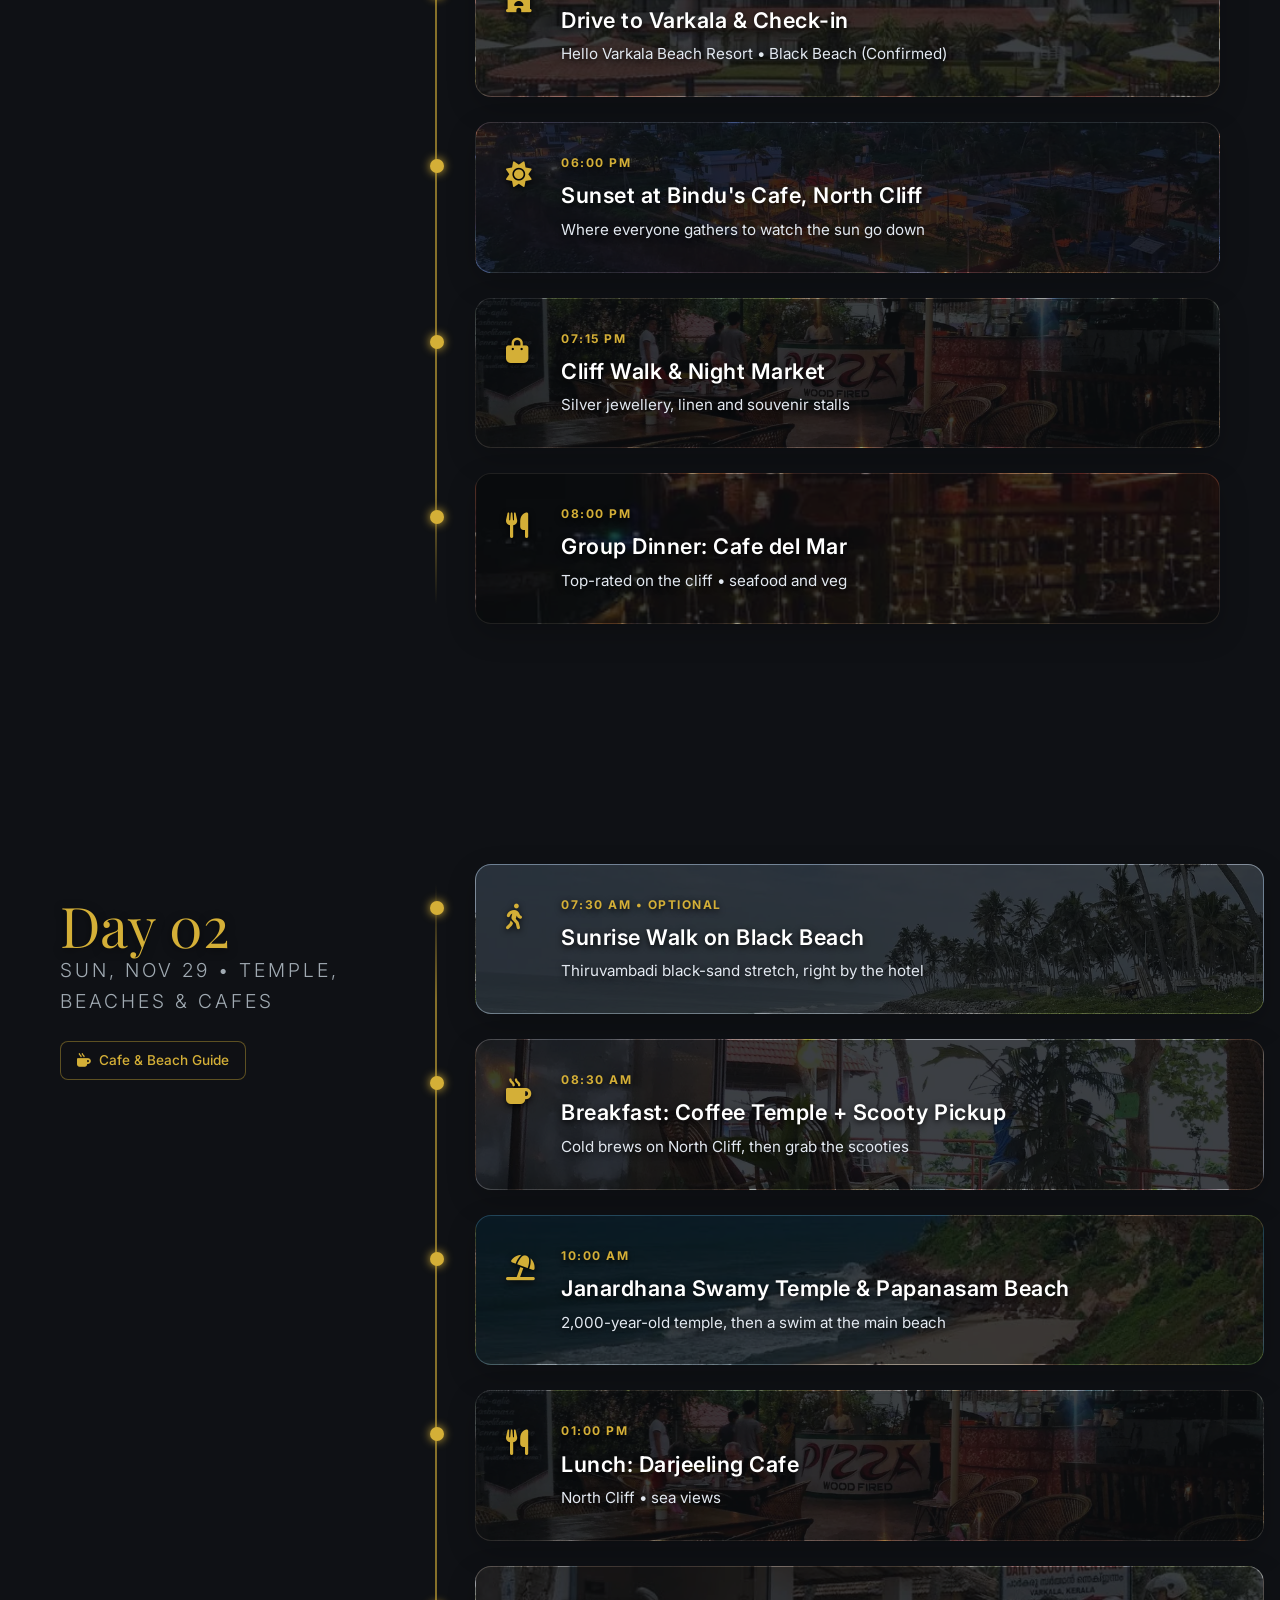
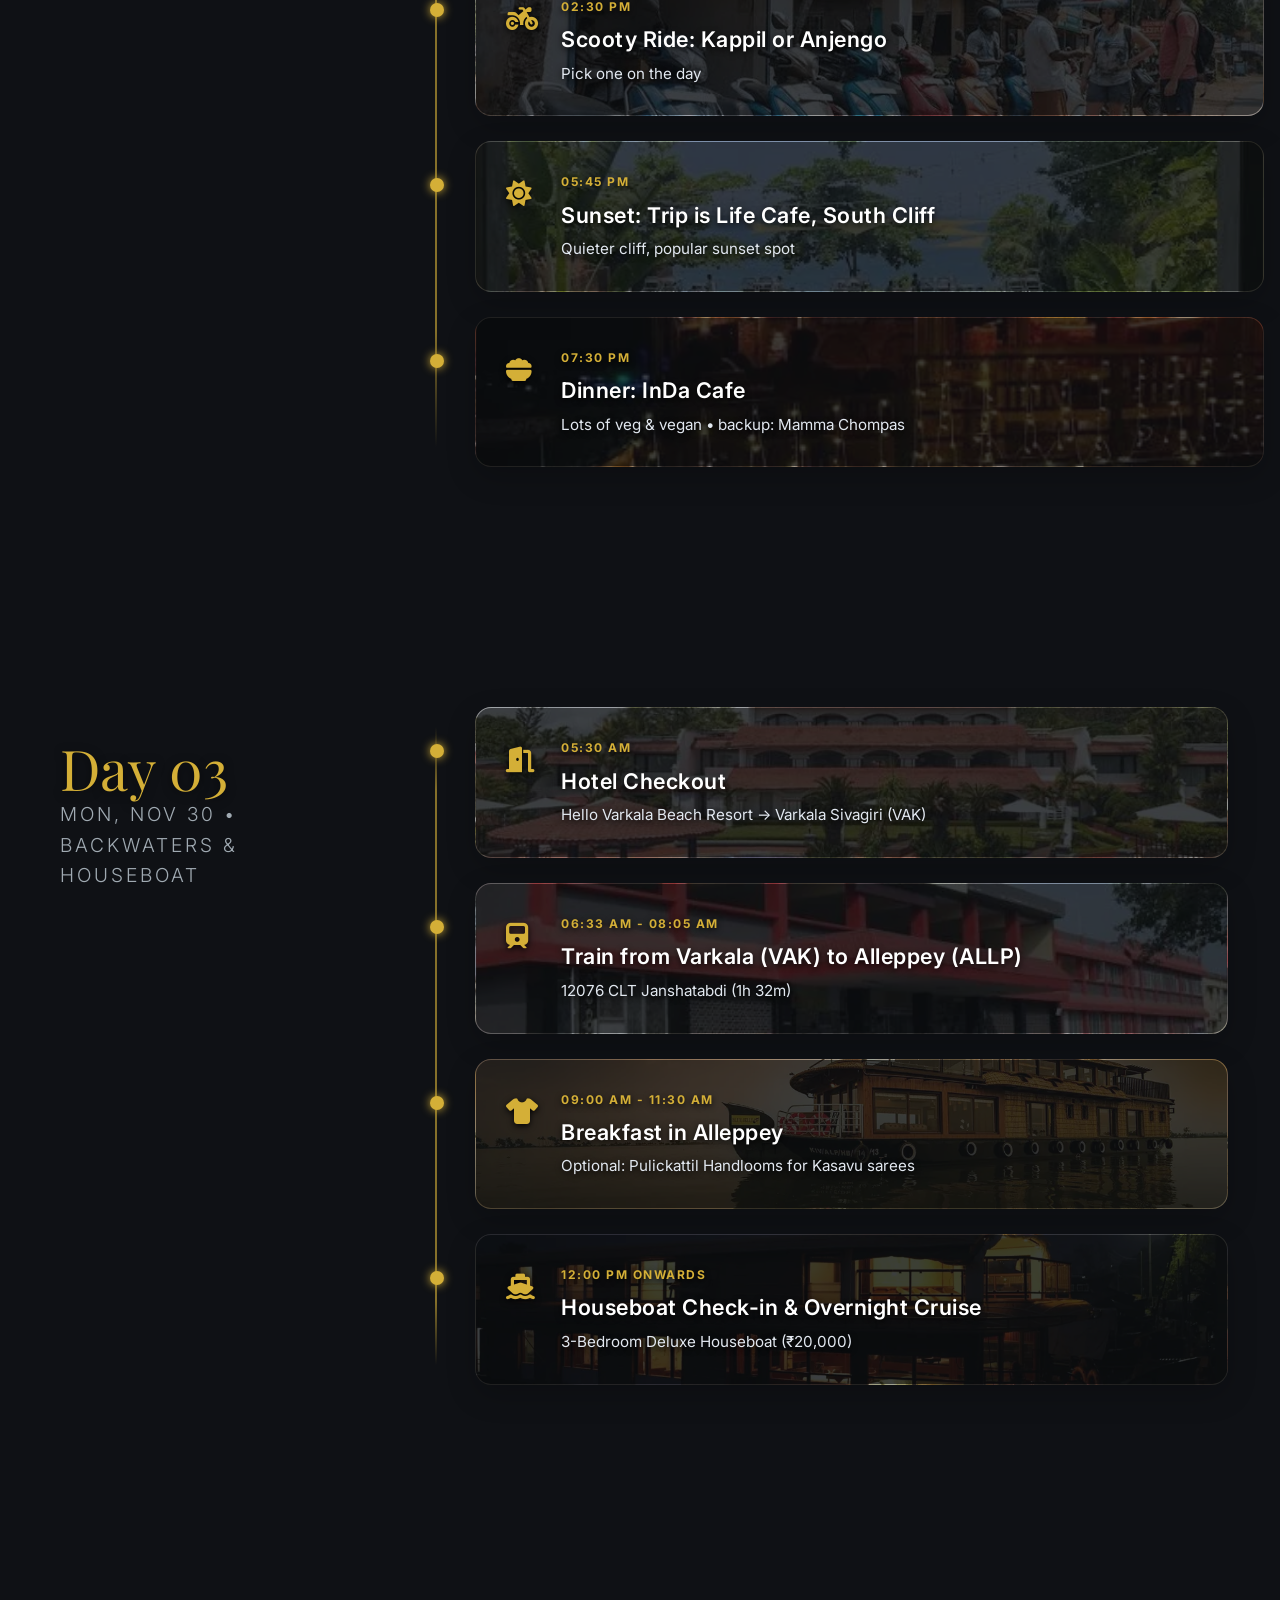
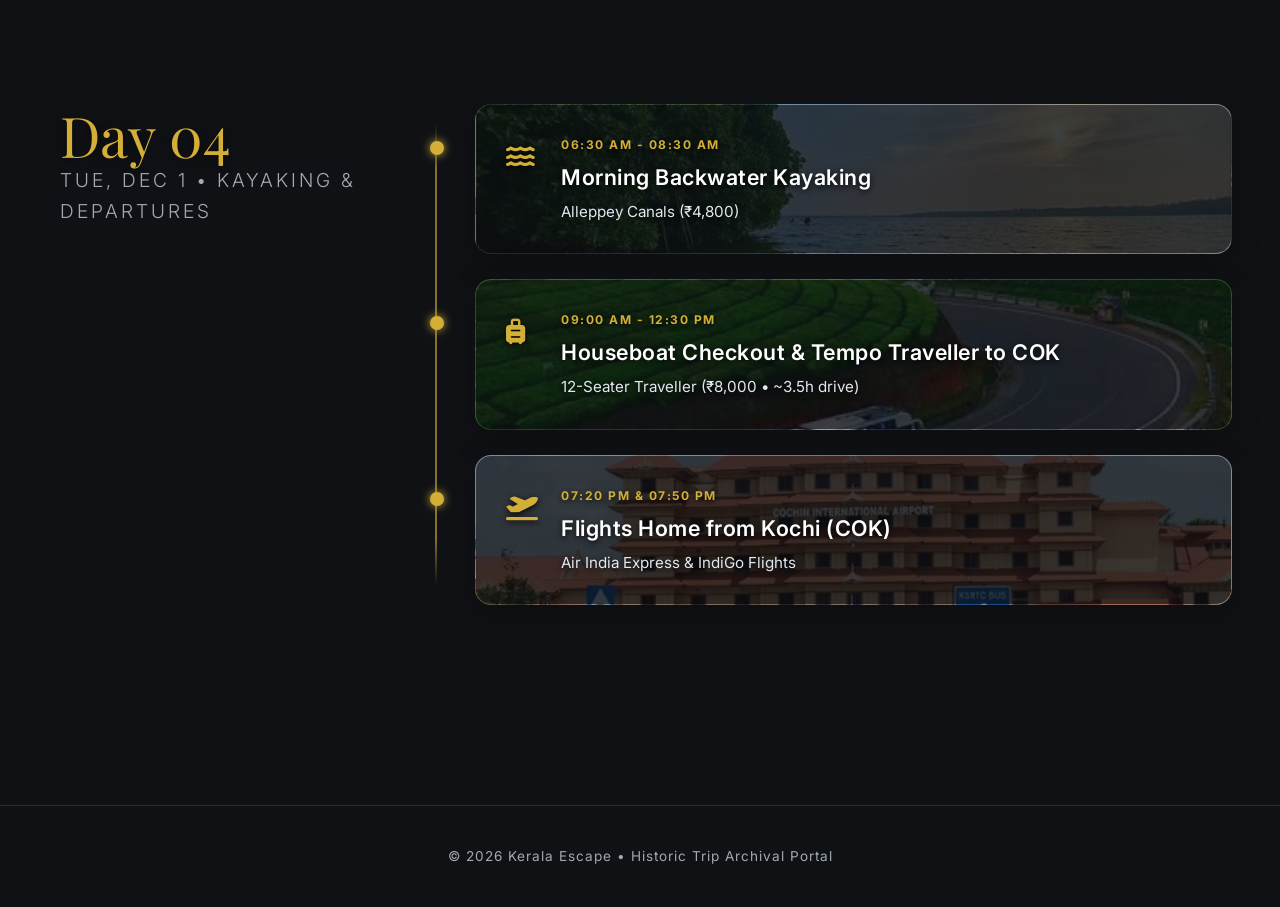
==== commit 7d450f9c: "Add boarding passes, documents page, and WebP image optimisation - Boarding passes PDF (6E-688, seat" ====
--- a/index.html
+++ b/index.html
@@ -6,6 +6,8 @@
     <title>A Serene Trip to Kerala | 2026</title>
     <link href="https://fonts.googleapis.com/css2?family=Playfair+Display:ital,wght@0,400;0,700;1,400&family=Inter:wght@300;400;500;600;700&family=Caveat:wght@500;700&display=swap" rel="stylesheet">
     <link rel="stylesheet" href="https://cdnjs.cloudflare.com/ajax/libs/font-awesome/6.4.0/css/all.min.css">
+    <link rel="preload" as="image" href="assets/images/beach1-mobile.webp" media="(max-width: 768px)">
+    <link rel="preload" as="image" href="assets/images/beach1.webp" media="(min-width: 769px)">
     <link rel="stylesheet" href="styles.css">
 </head>
 <body>
@@ -19,12 +21,13 @@
             <li><a href="#day4">Day 4</a></li>
             <li><a href="varkala-stays.html">Hotel</a></li>
             <li><a href="varkala-cafes.html">Cafes &amp; Beaches</a></li>
+            <li><a href="documents.html">Documents</a></li>
             <li><a href="members.html">Trip Members</a></li>
         </ul>
     </nav>
 
     <!-- Hero Section -->
-    <section class="hero-section parallax" style="background-image: url('assets/images/beach1.jpg');">
+    <section class="hero-section parallax hero-bg">
         <div class="overlay gradient-overlay"></div>
         <div class="hero-content">
             <h1 class="elegant-title">A Serene Trip to Kerala</h1>
@@ -36,7 +39,7 @@
 
     <div class="master-timeline-wrapper">
         <!-- ===================== Day 1 ===================== -->
-        <section id="day1" class="day-section parallax" style="background-image: url('assets/images/jatayu1.jpg');">
+        <section id="day1" class="day-section parallax" style="background-image: url('assets/images/jatayu1.webp');">
             <div class="overlay"></div>
             <div class="content-wrapper">
                 <div class="day-header">
@@ -45,7 +48,7 @@
                 </div>
                 <div class="itinerary-grid">
 
-                    <div class="info-card expandable" data-memory="d1-flight" style="background-image: url('assets/images/trv_airport.jpg');" onclick="toggleCard(this)">
+                    <div class="info-card expandable" data-memory="d1-flight" style="background-image: url('assets/images/trv_airport.webp');" onclick="toggleCard(this)">
                         <div class="timeline-dot-indicator"></div>
                         <div class="card-icon"><i class="fa-solid fa-plane-arrival"></i></div>
                         <div class="card-summary">
@@ -54,10 +57,11 @@
                             <p>IndiGo 6E-688 (1h 20m)</p>
                         </div>
                         <div class="card-details">
-                            <div class="detail-row"><strong>Details:</strong> Group flight from BLR. Hasnain connecting from Pune.</div>
+                            <div class="detail-row"><strong>Details:</strong> Group flight from BLR, Terminal 1. Boarding 10:10 AM, Zone 2; gate closes 25 min before departure. Hasnain connecting from Pune.</div>
                             <div class="detail-row ticket-links">
                                 <a href="assets/tickets/ayush_blr_trv.pdf" class="ticket-btn" target="_blank"><i class="fa-solid fa-file-pdf"></i> Ayush Ticket (PNR IC8QQW)</a>
                                 <a href="assets/tickets/group_blr_trv.pdf" class="ticket-btn" target="_blank"><i class="fa-solid fa-file-pdf"></i> Group Ticket (PNR R6BC9L)</a>
+                                <a href="assets/tickets/boarding_passes_blr_trv.pdf" class="ticket-btn" target="_blank"><i class="fa-solid fa-qrcode"></i> Boarding Passes (Seats 25A&ndash;F)</a>
                             </div>
                         </div>
                     </div>
@@ -76,7 +80,7 @@
                         </div>
                     </div>
 
-                    <div class="info-card expandable" data-memory="d1-jatayu" style="background-image: url('assets/images/jatayu2.jpg');" onclick="toggleCard(this)">
+                    <div class="info-card expandable" data-memory="d1-jatayu" style="background-image: url('assets/images/jatayu2.webp');" onclick="toggleCard(this)">
                         <div class="timeline-dot-indicator"></div>
                         <div class="card-icon"><i class="fa-brands fa-envira"></i></div>
                         <div class="card-summary">
@@ -93,7 +97,7 @@
                         </div>
                     </div>
 
-                    <div class="info-card expandable" data-memory="d1-checkin" style="background-image: url('assets/images/varkala_hotel_placeholder.jpg');" onclick="toggleCard(this)">
+                    <div class="info-card expandable" data-memory="d1-checkin" style="background-image: url('assets/images/varkala_hotel_placeholder.webp');" onclick="toggleCard(this)">
                         <div class="timeline-dot-indicator"></div>
                         <div class="card-icon"><i class="fa-solid fa-hotel"></i></div>
                         <div class="card-summary">
@@ -112,7 +116,7 @@
                         </div>
                     </div>
 
-                    <div class="info-card expandable" data-memory="d1-sunset" style="background-image: url('assets/images/beach2.jpg');" onclick="toggleCard(this)">
+                    <div class="info-card expandable" data-memory="d1-sunset" style="background-image: url('assets/images/beach2.webp');" onclick="toggleCard(this)">
                         <div class="timeline-dot-indicator"></div>
                         <div class="card-icon"><i class="fa-solid fa-sun"></i></div>
                         <div class="card-summary">
@@ -125,7 +129,7 @@
                         </div>
                     </div>
 
-                    <div class="info-card expandable" data-memory="d1-night-market" style="background-image: url('assets/images/cafe2.jpg');" onclick="toggleCard(this)">
+                    <div class="info-card expandable" data-memory="d1-night-market" style="background-image: url('assets/images/cafe2.webp');" onclick="toggleCard(this)">
                         <div class="timeline-dot-indicator"></div>
                         <div class="card-icon"><i class="fa-solid fa-bag-shopping"></i></div>
                         <div class="card-summary">
@@ -138,7 +142,7 @@
                         </div>
                     </div>
 
-                    <div class="info-card expandable" data-memory="d1-dinner" style="background-image: url('assets/images/cafe3.jpg');" onclick="toggleCard(this)">
+                    <div class="info-card expandable" data-memory="d1-dinner" style="background-image: url('assets/images/cafe3.webp');" onclick="toggleCard(this)">
                         <div class="timeline-dot-indicator"></div>
                         <div class="card-icon"><i class="fa-solid fa-utensils"></i></div>
                         <div class="card-summary">
@@ -155,7 +159,7 @@
         </section>
 
         <!-- ===================== Day 2 ===================== -->
-        <section id="day2" class="day-section parallax" style="background-image: url('assets/images/beach2.jpg');">
+        <section id="day2" class="day-section parallax" style="background-image: url('assets/images/beach2.webp');">
             <div class="overlay"></div>
             <div class="content-wrapper">
                 <div class="day-header">
@@ -165,7 +169,7 @@
                 </div>
                 <div class="itinerary-grid">
 
-                    <div class="info-card expandable" data-memory="d2-sunrise" style="background-image: url('assets/images/black-sand-beach.jpg');" onclick="toggleCard(this)">
+                    <div class="info-card expandable" data-memory="d2-sunrise" style="background-image: url('assets/images/black-sand-beach.webp');" onclick="toggleCard(this)">
                         <div class="timeline-dot-indicator"></div>
                         <div class="card-icon"><i class="fa-solid fa-person-walking"></i></div>
                         <div class="card-summary">
@@ -178,7 +182,7 @@
                         </div>
                     </div>
 
-                    <div class="info-card expandable" data-memory="d2-breakfast" style="background-image: url('assets/images/coffee_temple_placeholder.jpg');" onclick="toggleCard(this)">
+                    <div class="info-card expandable" data-memory="d2-breakfast" style="background-image: url('assets/images/coffee_temple_placeholder.webp');" onclick="toggleCard(this)">
                         <div class="timeline-dot-indicator"></div>
                         <div class="card-icon"><i class="fa-solid fa-mug-hot"></i></div>
                         <div class="card-summary">
@@ -192,7 +196,7 @@
                         </div>
                     </div>
 
-                    <div class="info-card expandable" data-memory="d2-temple-beach" style="background-image: url('assets/images/beach3.jpg');" onclick="toggleCard(this)">
+                    <div class="info-card expandable" data-memory="d2-temple-beach" style="background-image: url('assets/images/beach3.webp');" onclick="toggleCard(this)">
                         <div class="timeline-dot-indicator"></div>
                         <div class="card-icon"><i class="fa-solid fa-umbrella-beach"></i></div>
                         <div class="card-summary">
@@ -205,7 +209,7 @@
                         </div>
                     </div>
 
-                    <div class="info-card expandable" data-memory="d2-lunch" style="background-image: url('assets/images/cafe2.jpg');" onclick="toggleCard(this)">
+                    <div class="info-card expandable" data-memory="d2-lunch" style="background-image: url('assets/images/cafe2.webp');" onclick="toggleCard(this)">
                         <div class="timeline-dot-indicator"></div>
                         <div class="card-icon"><i class="fa-solid fa-utensils"></i></div>
                         <div class="card-summary">
@@ -218,7 +222,7 @@
                         </div>
                     </div>
 
-                    <div class="info-card expandable" data-memory="d2-ride" style="background-image: url('assets/images/scooty_placeholder.jpg');" onclick="toggleCard(this)">
+                    <div class="info-card expandable" data-memory="d2-ride" style="background-image: url('assets/images/scooty_placeholder.webp');" onclick="toggleCard(this)">
                         <div class="timeline-dot-indicator"></div>
                         <div class="card-icon"><i class="fa-solid fa-motorcycle"></i></div>
                         <div class="card-summary">
@@ -235,7 +239,7 @@
                         </div>
                     </div>
 
-                    <div class="info-card expandable" data-memory="d2-sunset" style="background-image: url('assets/images/trip_is_life.jpg');" onclick="toggleCard(this)">
+                    <div class="info-card expandable" data-memory="d2-sunset" style="background-image: url('assets/images/trip_is_life.webp');" onclick="toggleCard(this)">
                         <div class="timeline-dot-indicator"></div>
                         <div class="card-icon"><i class="fa-solid fa-sun"></i></div>
                         <div class="card-summary">
@@ -248,7 +252,7 @@
                         </div>
                     </div>
 
-                    <div class="info-card expandable" data-memory="d2-dinner" style="background-image: url('assets/images/cafe3.jpg');" onclick="toggleCard(this)">
+                    <div class="info-card expandable" data-memory="d2-dinner" style="background-image: url('assets/images/cafe3.webp');" onclick="toggleCard(this)">
                         <div class="timeline-dot-indicator"></div>
                         <div class="card-icon"><i class="fa-solid fa-bowl-food"></i></div>
                         <div class="card-summary">
@@ -274,7 +278,7 @@
                 </div>
                 <div class="itinerary-grid">
 
-                    <div class="info-card expandable" data-memory="d3-checkout" style="background-image: url('assets/images/varkala_hotel_placeholder.jpg');" onclick="toggleCard(this)">
+                    <div class="info-card expandable" data-memory="d3-checkout" style="background-image: url('assets/images/varkala_hotel_placeholder.webp');" onclick="toggleCard(this)">
                         <div class="timeline-dot-indicator"></div>
                         <div class="card-icon"><i class="fa-solid fa-door-open"></i></div>
                         <div class="card-summary">
@@ -287,7 +291,7 @@
                         </div>
                     </div>
 
-                    <div class="info-card expandable" data-memory="d3-train" style="background-image: url('assets/images/allapuzha_railway.jpg');" onclick="toggleCard(this)">
+                    <div class="info-card expandable" data-memory="d3-train" style="background-image: url('assets/images/allapuzha_railway.webp');" onclick="toggleCard(this)">
                         <div class="timeline-dot-indicator"></div>
                         <div class="card-icon"><i class="fa-solid fa-train"></i></div>
                         <div class="card-summary">
@@ -317,7 +321,7 @@
                         </div>
                     </div>
 
-                    <div class="info-card expandable" data-memory="d3-houseboat" style="background-image: url('assets/images/boathouse2.jpg');" onclick="toggleCard(this)">
+                    <div class="info-card expandable" data-memory="d3-houseboat" style="background-image: url('assets/images/boathouse2.webp');" onclick="toggleCard(this)">
                         <div class="timeline-dot-indicator"></div>
                         <div class="card-icon"><i class="fa-solid fa-ship"></i></div>
                         <div class="card-summary">
@@ -337,7 +341,7 @@
         </section>
 
         <!-- ===================== Day 4 ===================== -->
-        <section id="day4" class="day-section parallax" style="background-image: url('assets/images/kayaking2.jpg');">
+        <section id="day4" class="day-section parallax" style="background-image: url('assets/images/kayaking2.webp');">
             <div class="overlay"></div>
             <div class="content-wrapper">
                 <div class="day-header">
@@ -346,7 +350,7 @@
                 </div>
                 <div class="itinerary-grid">
 
-                    <div class="info-card expandable" data-memory="d4-kayak" style="background-image: url('assets/images/kayaking1.jpg');" onclick="toggleCard(this)">
+                    <div class="info-card expandable" data-memory="d4-kayak" style="background-image: url('assets/images/kayaking1.webp');" onclick="toggleCard(this)">
                         <div class="timeline-dot-indicator"></div>
                         <div class="card-icon"><i class="fa-solid fa-water"></i></div>
                         <div class="card-summary">
@@ -359,7 +363,7 @@
                         </div>
                     </div>
 
-                    <div class="info-card expandable" data-memory="d4-transfer" style="background-image: url('assets/images/road_trip2.jpg');" onclick="toggleCard(this)">
+                    <div class="info-card expandable" data-memory="d4-transfer" style="background-image: url('assets/images/road_trip2.webp');" onclick="toggleCard(this)">
                         <div class="timeline-dot-indicator"></div>
                         <div class="card-icon"><i class="fa-solid fa-suitcase-rolling"></i></div>
                         <div class="card-summary">
@@ -372,7 +376,7 @@
                         </div>
                     </div>
 
-                    <div class="info-card expandable" data-memory="d4-flights" style="background-image: url('assets/images/kochi_airport.avif');" onclick="toggleCard(this)">
+                    <div class="info-card expandable" data-memory="d4-flights" style="background-image: url('assets/images/kochi_airport.webp');" onclick="toggleCard(this)">
                         <div class="timeline-dot-indicator"></div>
                         <div class="card-icon"><i class="fa-solid fa-plane-departure"></i></div>
                         <div class="card-summary">
--- a/styles.css
+++ b/styles.css
@@ -98,6 +98,7 @@
 /* Hero Section */
 .hero-section {
     height: 100vh;
+    height: 100svh;
     position: relative;
     display: flex;
     align-items: center;
@@ -408,7 +409,7 @@
 
 /* Subpages General */
 .subpage-header { padding: 150px 60px 50px; text-align: center; animation: fadeIn 1s ease; }
-.back-nav { position: fixed; top: 30px; left: 60px; color: var(--text-primary); text-decoration: none; font-size: 0.9rem; text-transform: uppercase; letter-spacing: 2px; z-index: 1000; background: rgba(0,0,0,0.6); padding: 10px 20px; border-radius: 30px; border: 1px solid var(--border-color); transition: all 0.3s ease; backdrop-filter: blur(10px); }
+.back-nav { position: fixed; top: 92px; left: 60px; color: var(--text-primary); text-decoration: none; font-size: 0.9rem; text-transform: uppercase; letter-spacing: 2px; z-index: 1000; background: rgba(0,0,0,0.6); padding: 10px 20px; border-radius: 30px; border: 1px solid var(--border-color); transition: all 0.3s ease; backdrop-filter: blur(10px); }
 .back-nav:hover { color: var(--bg-dark); background: var(--accent); border-color: var(--accent); transform: translateX(-5px); }
 
 /* Members Page Creative Grid */
@@ -753,5 +754,43 @@
     .polaroids { gap: 12px; }
     .polaroid { padding: 7px 7px 0; }
     .polaroid figcaption { font-size: 1rem; }
-    .back-nav { top: auto; bottom: 20px; left: 16px; }
-}
+    .back-nav { top: auto; bottom: 16px; left: 16px; padding: 8px 14px; font-size: 0.7rem; letter-spacing: 1.5px; box-shadow: 0 6px 18px rgba(0,0,0,0.6); }
+    .docs-wrap, .members-grid, .route-container { padding-bottom: 120px; }
+}
+
+/* Hero background: landscape on desktop, portrait crop on phones */
+.hero-bg { background-image: url('assets/images/beach1.webp'); }
+@media (max-width: 768px) {
+    .hero-bg { background-image: url('assets/images/beach1-mobile.webp'); background-position: center; }
+    .hero-content { padding-top: 60px; }
+    .subtitle { font-size: 0.8rem; letter-spacing: 2px; }
+}
+
+/* ============================================================
+   Documents page
+   ============================================================ */
+.docs-wrap { max-width: 1000px; margin: 0 auto; padding: 0 40px 100px; }
+.docs-folder { margin-bottom: 40px; }
+.docs-folder-title {
+    display: flex; align-items: center; gap: 12px;
+    font-size: 0.8rem; font-weight: 700; letter-spacing: 3px; text-transform: uppercase;
+    color: var(--accent); padding-bottom: 10px; margin-bottom: 16px;
+    border-bottom: 1px solid rgba(212,175,55,0.3);
+}
+.docs-folder-title i { font-size: 1.1rem; }
+.docs-grid { display: grid; grid-template-columns: repeat(auto-fill, minmax(260px, 1fr)); gap: 16px; }
+.doc-tile {
+    display: flex; align-items: center; gap: 16px; padding: 18px 20px;
+    background: rgba(20,24,30,0.7); border: 1px solid var(--border-color); border-radius: 12px;
+    color: var(--text-primary); text-decoration: none; transition: all 0.3s ease;
+}
+.doc-tile:hover { border-color: rgba(212,175,55,0.6); transform: translateY(-3px); background: rgba(30,36,45,0.85); }
+.doc-tile .doc-icon { font-size: 1.8rem; color: #f87171; flex-shrink: 0; width: 32px; text-align: center; }
+.doc-tile .doc-icon.link { color: var(--accent); }
+.doc-name { font-weight: 600; font-size: 0.95rem; line-height: 1.3; }
+.doc-meta { font-size: 0.78rem; color: var(--text-secondary); margin-top: 3px; }
+.doc-tile .fa-arrow-up-right-from-square { margin-left: auto; color: var(--text-secondary); font-size: 0.8rem; }
+@media (max-width: 768px) {
+    .docs-wrap { padding: 0 16px 100px; }
+    .docs-grid { grid-template-columns: 1fr; }
+}
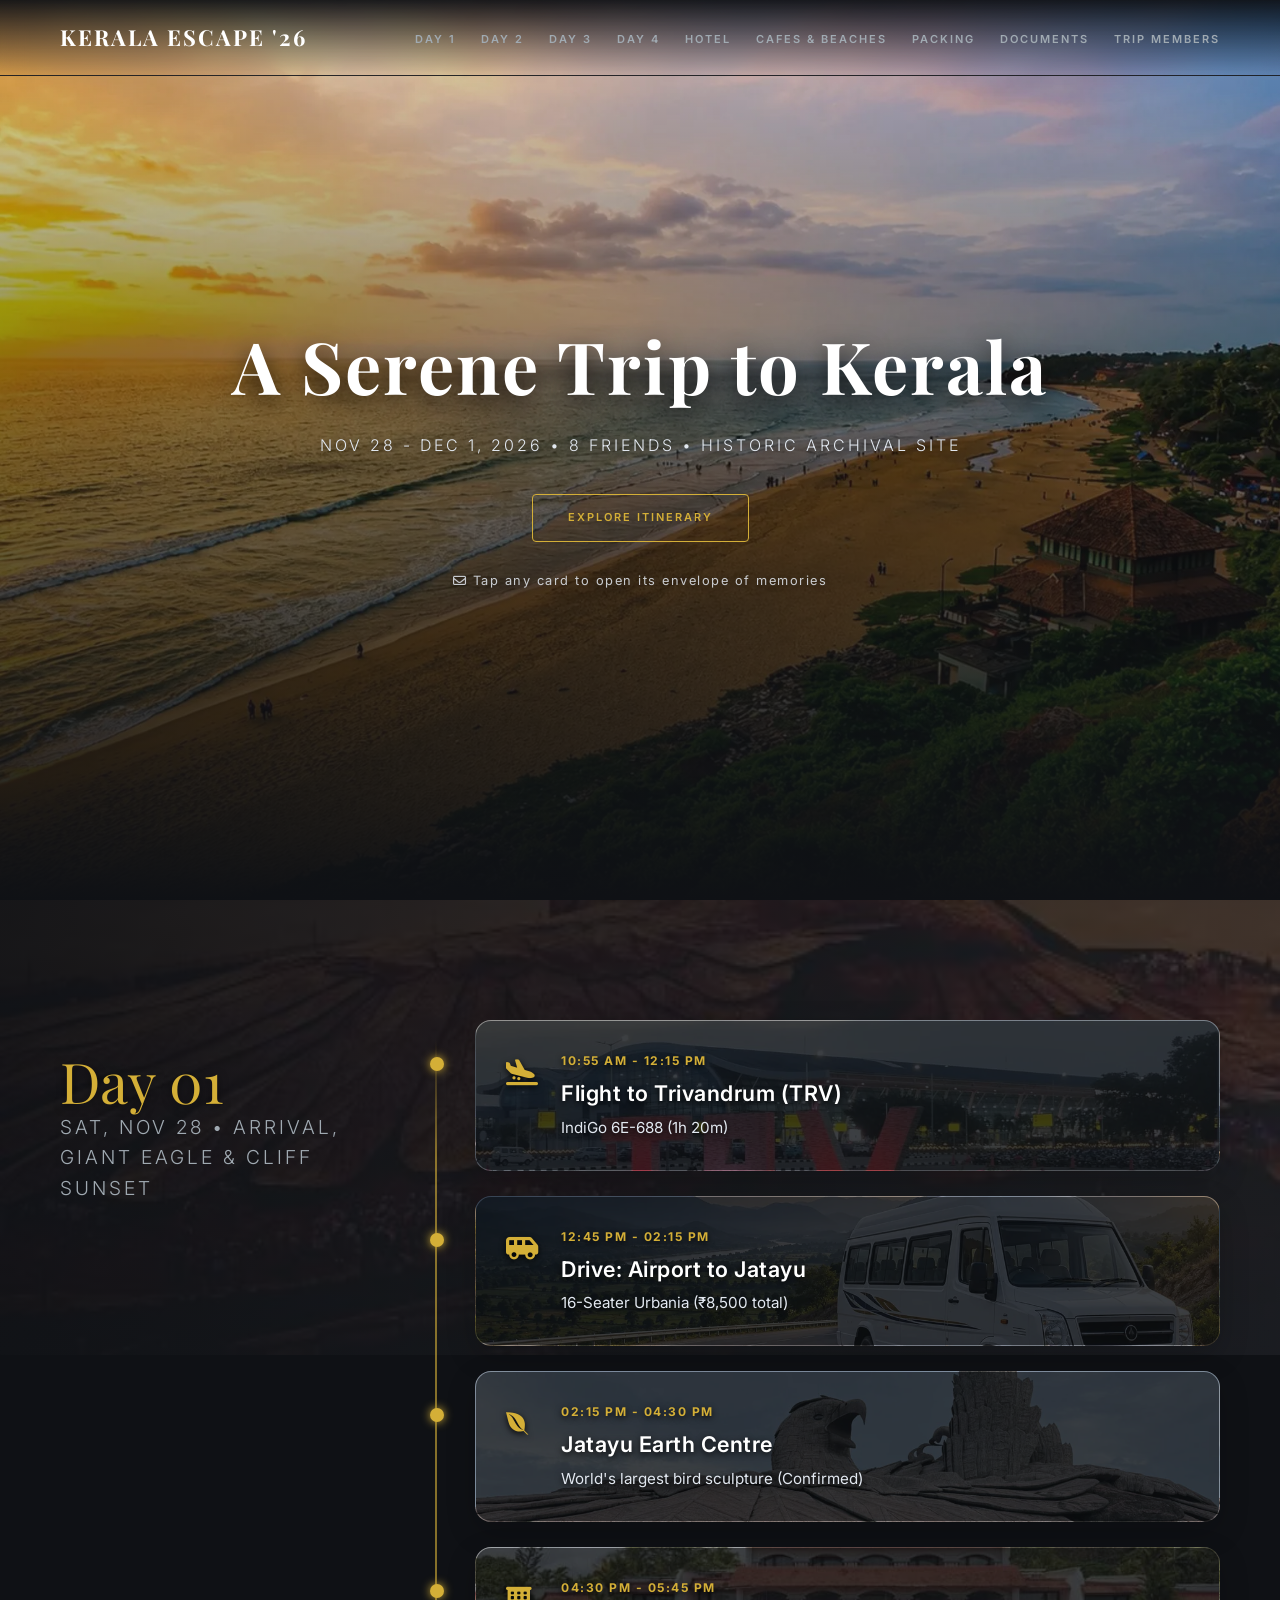
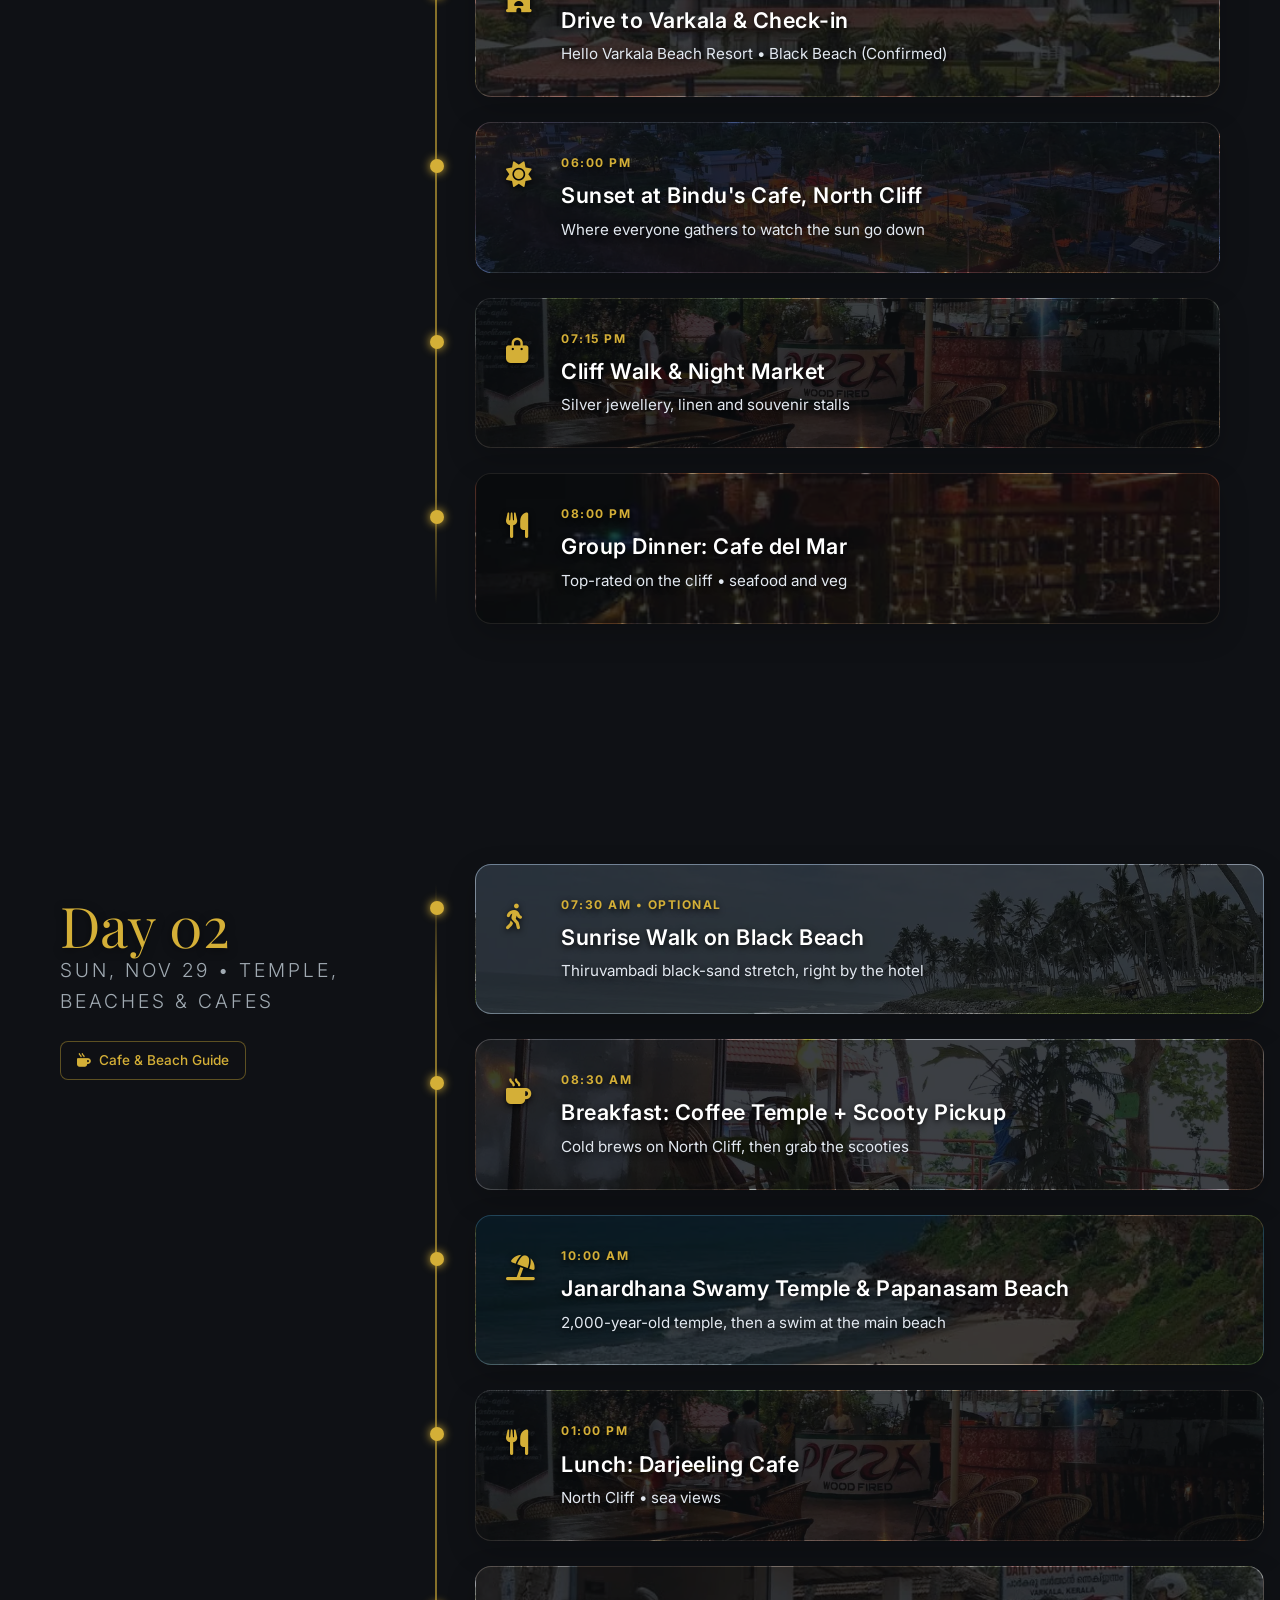
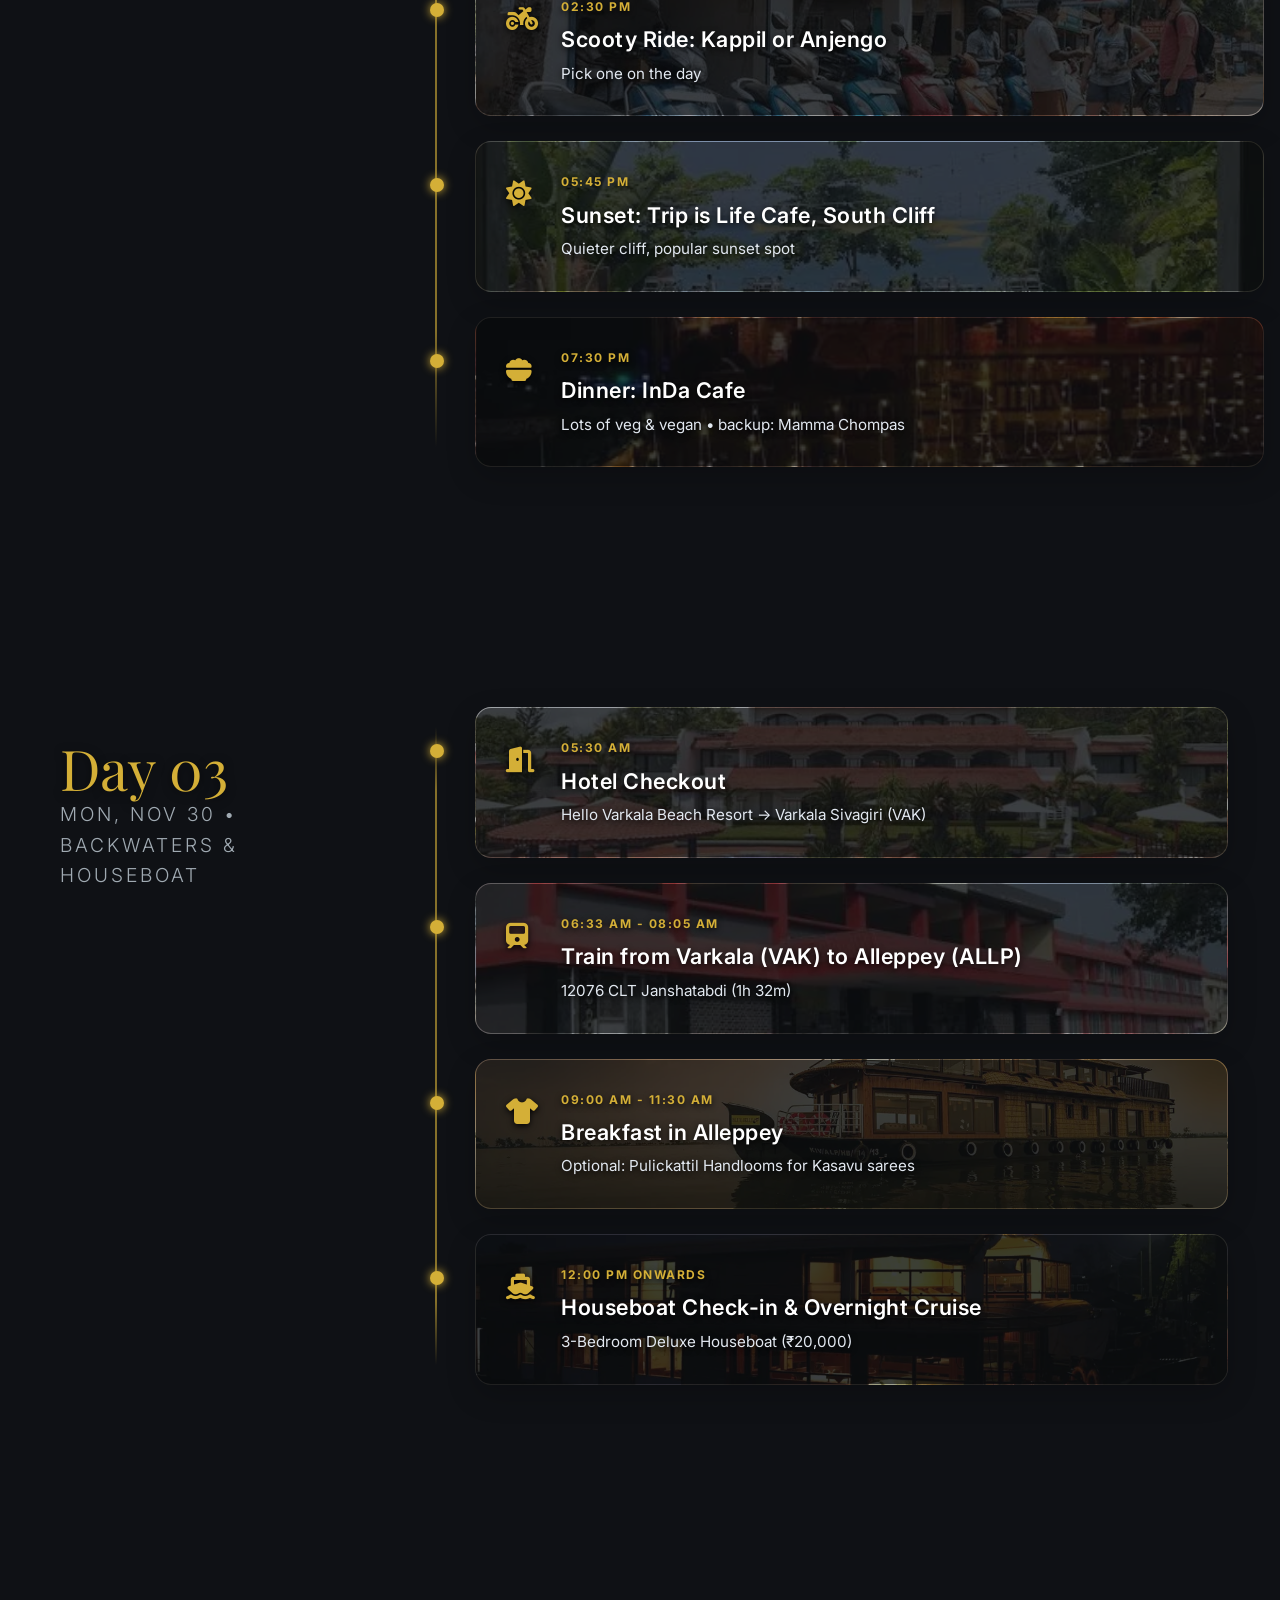
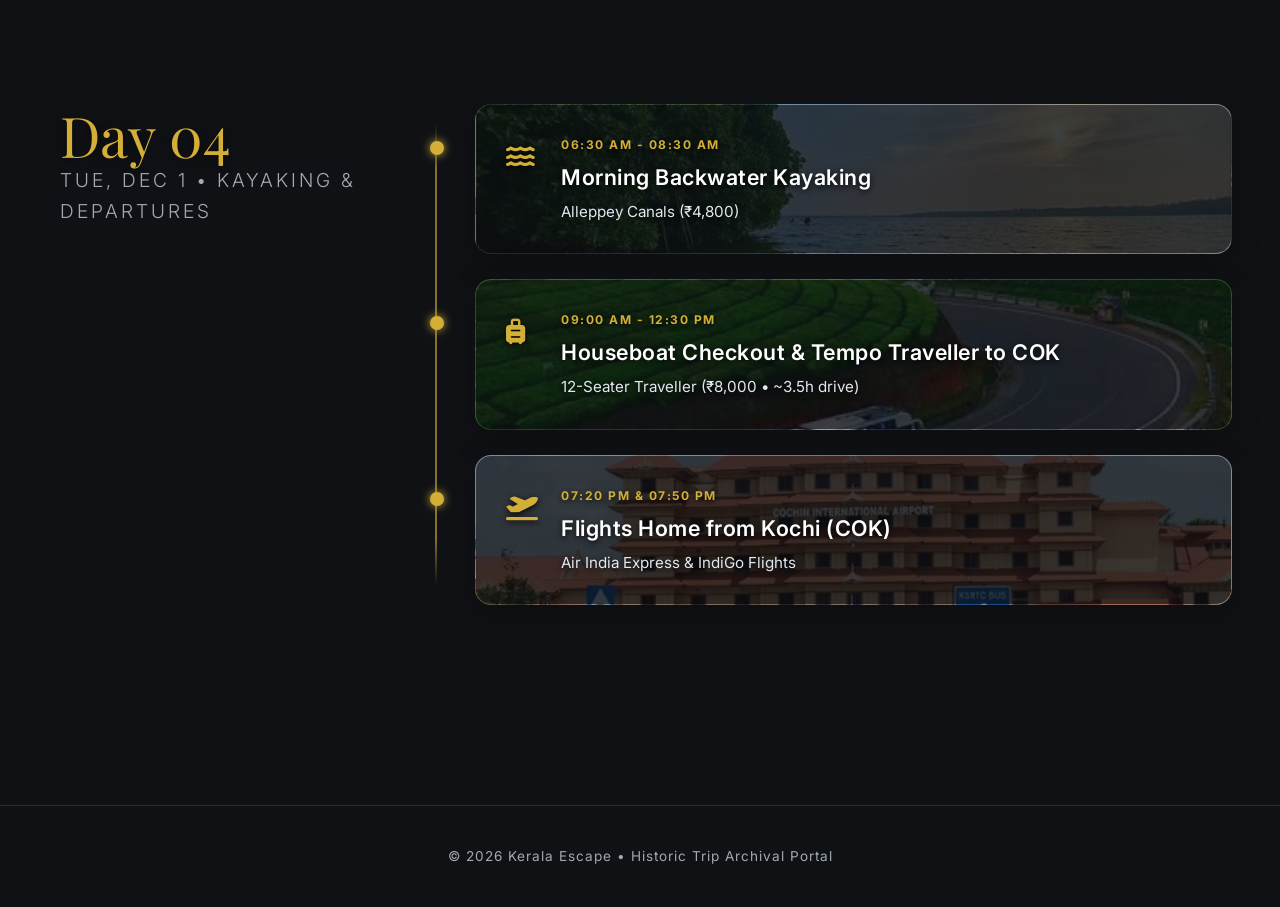
==== commit ce9dc3f3: "Add packing checklist page (women's list first) Tickable list saved per phone, with progress bar, gr" ====
--- a/index.html
+++ b/index.html
@@ -3,6 +3,10 @@
 <head>
     <meta charset="UTF-8">
     <meta name="viewport" content="width=device-width, initial-scale=1.0">
+    <link rel="icon" href="favicon.svg" type="image/svg+xml">
+    <link rel="icon" href="favicon-32.png" type="image/png" sizes="32x32">
+    <link rel="apple-touch-icon" href="apple-touch-icon.png">
+    <meta name="theme-color" content="#0f1115">
     <title>A Serene Trip to Kerala | 2026</title>
     <link href="https://fonts.googleapis.com/css2?family=Playfair+Display:ital,wght@0,400;0,700;1,400&family=Inter:wght@300;400;500;600;700&family=Caveat:wght@500;700&display=swap" rel="stylesheet">
     <link rel="stylesheet" href="https://cdnjs.cloudflare.com/ajax/libs/font-awesome/6.4.0/css/all.min.css">
@@ -21,6 +25,7 @@
             <li><a href="#day4">Day 4</a></li>
             <li><a href="varkala-stays.html">Hotel</a></li>
             <li><a href="varkala-cafes.html">Cafes &amp; Beaches</a></li>
+            <li><a href="packing.html">Packing</a></li>
             <li><a href="documents.html">Documents</a></li>
             <li><a href="members.html">Trip Members</a></li>
         </ul>
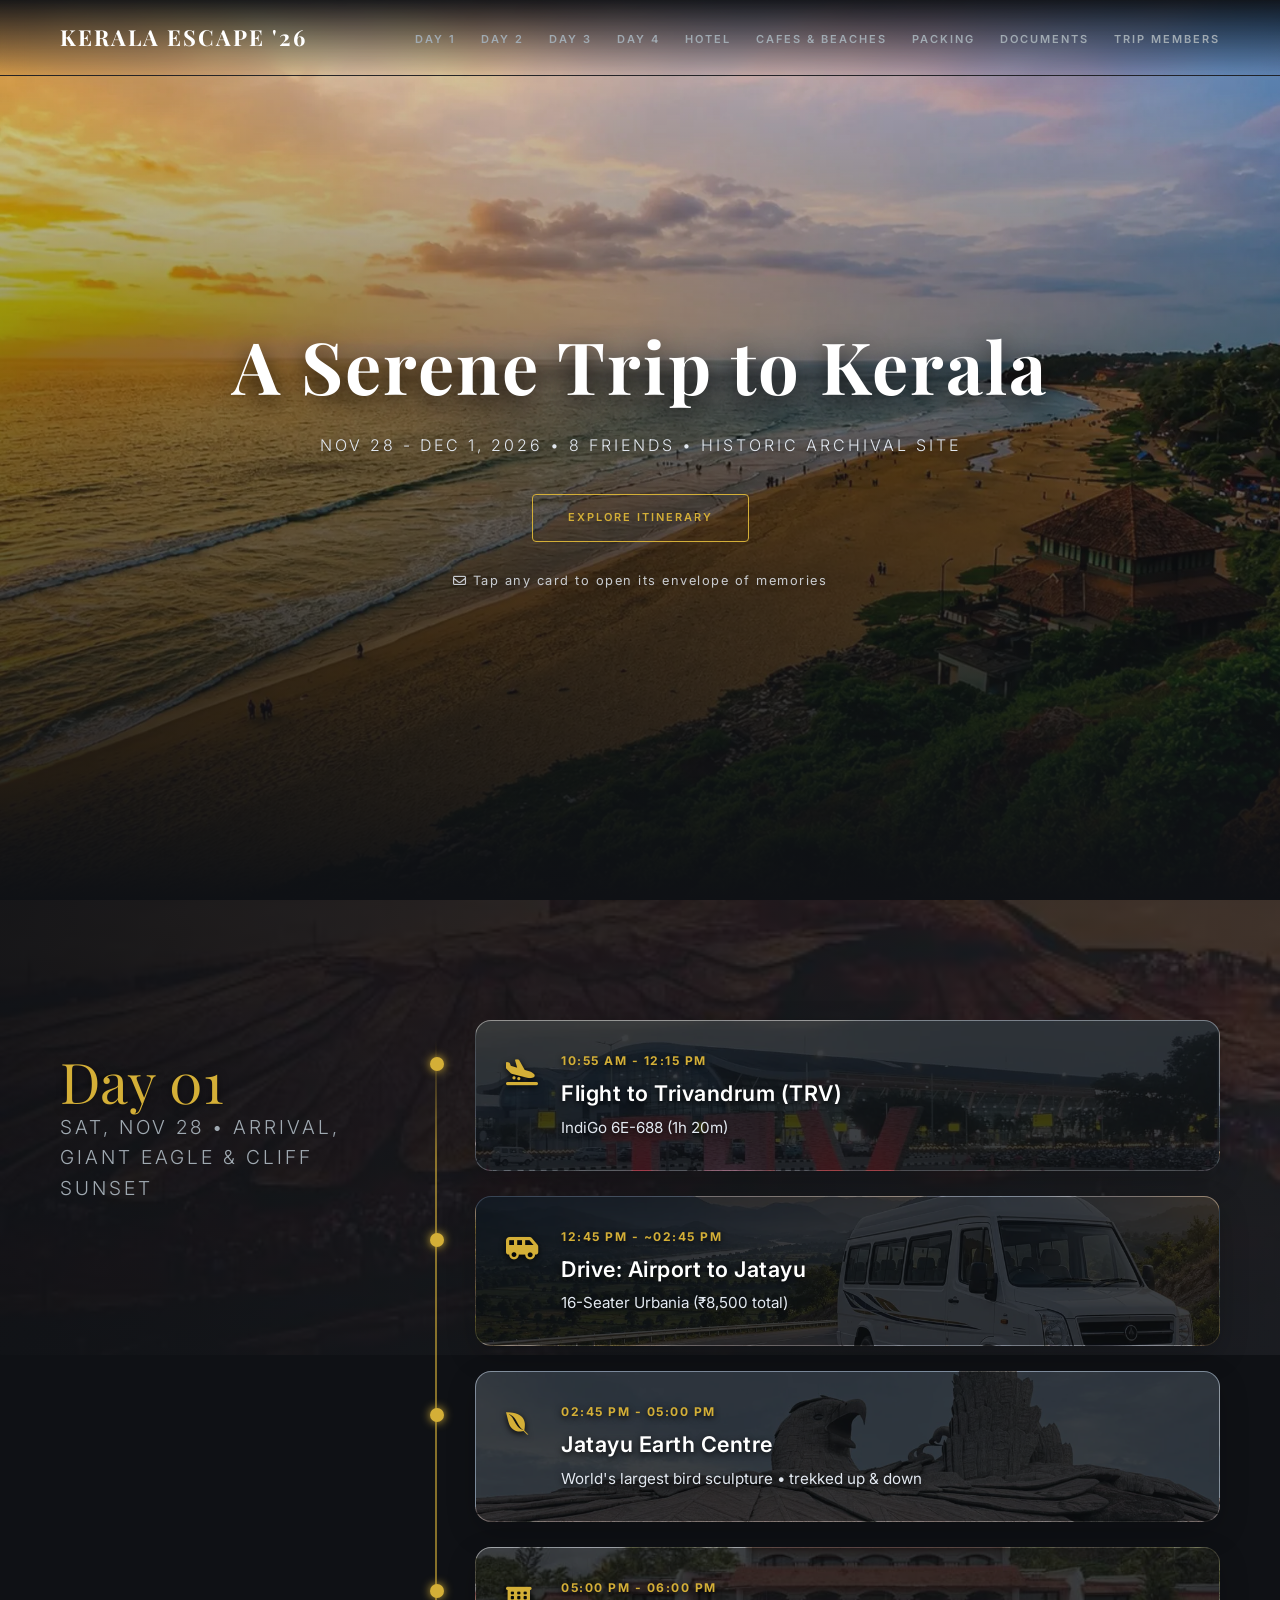
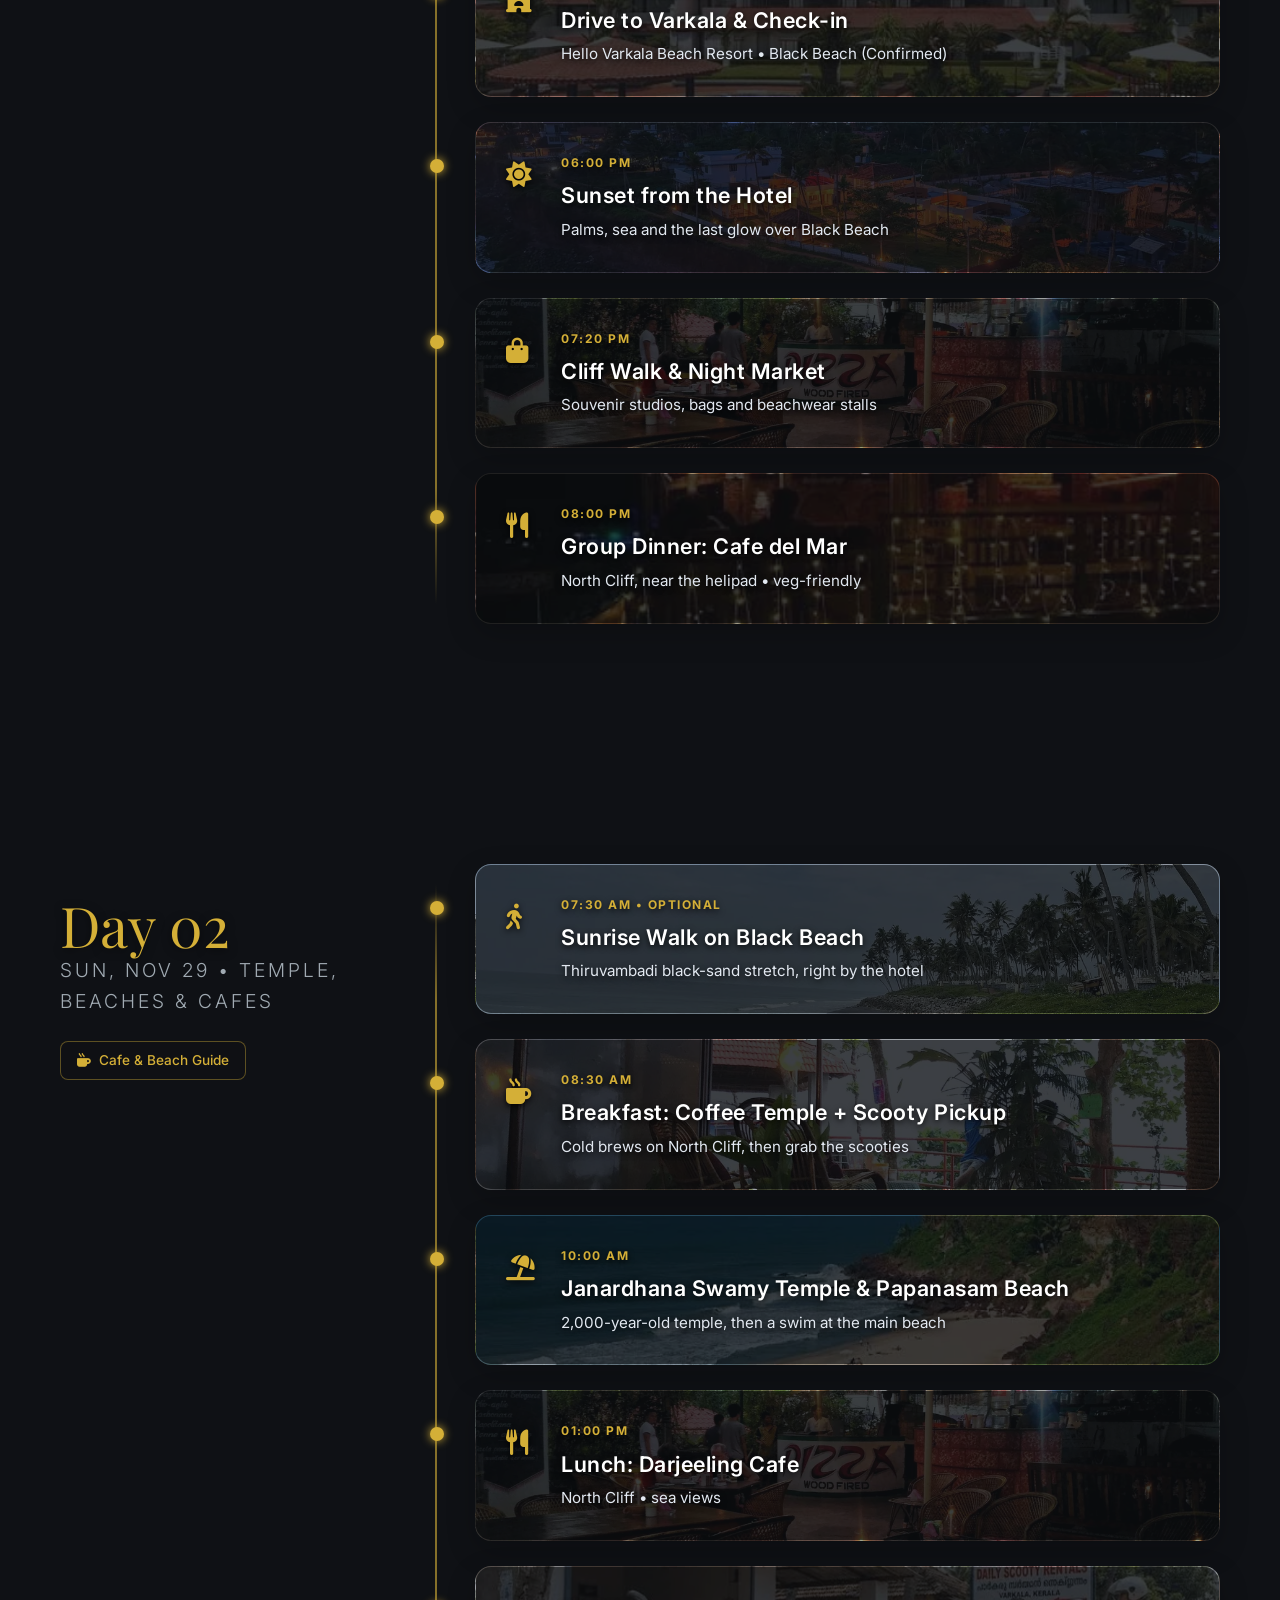
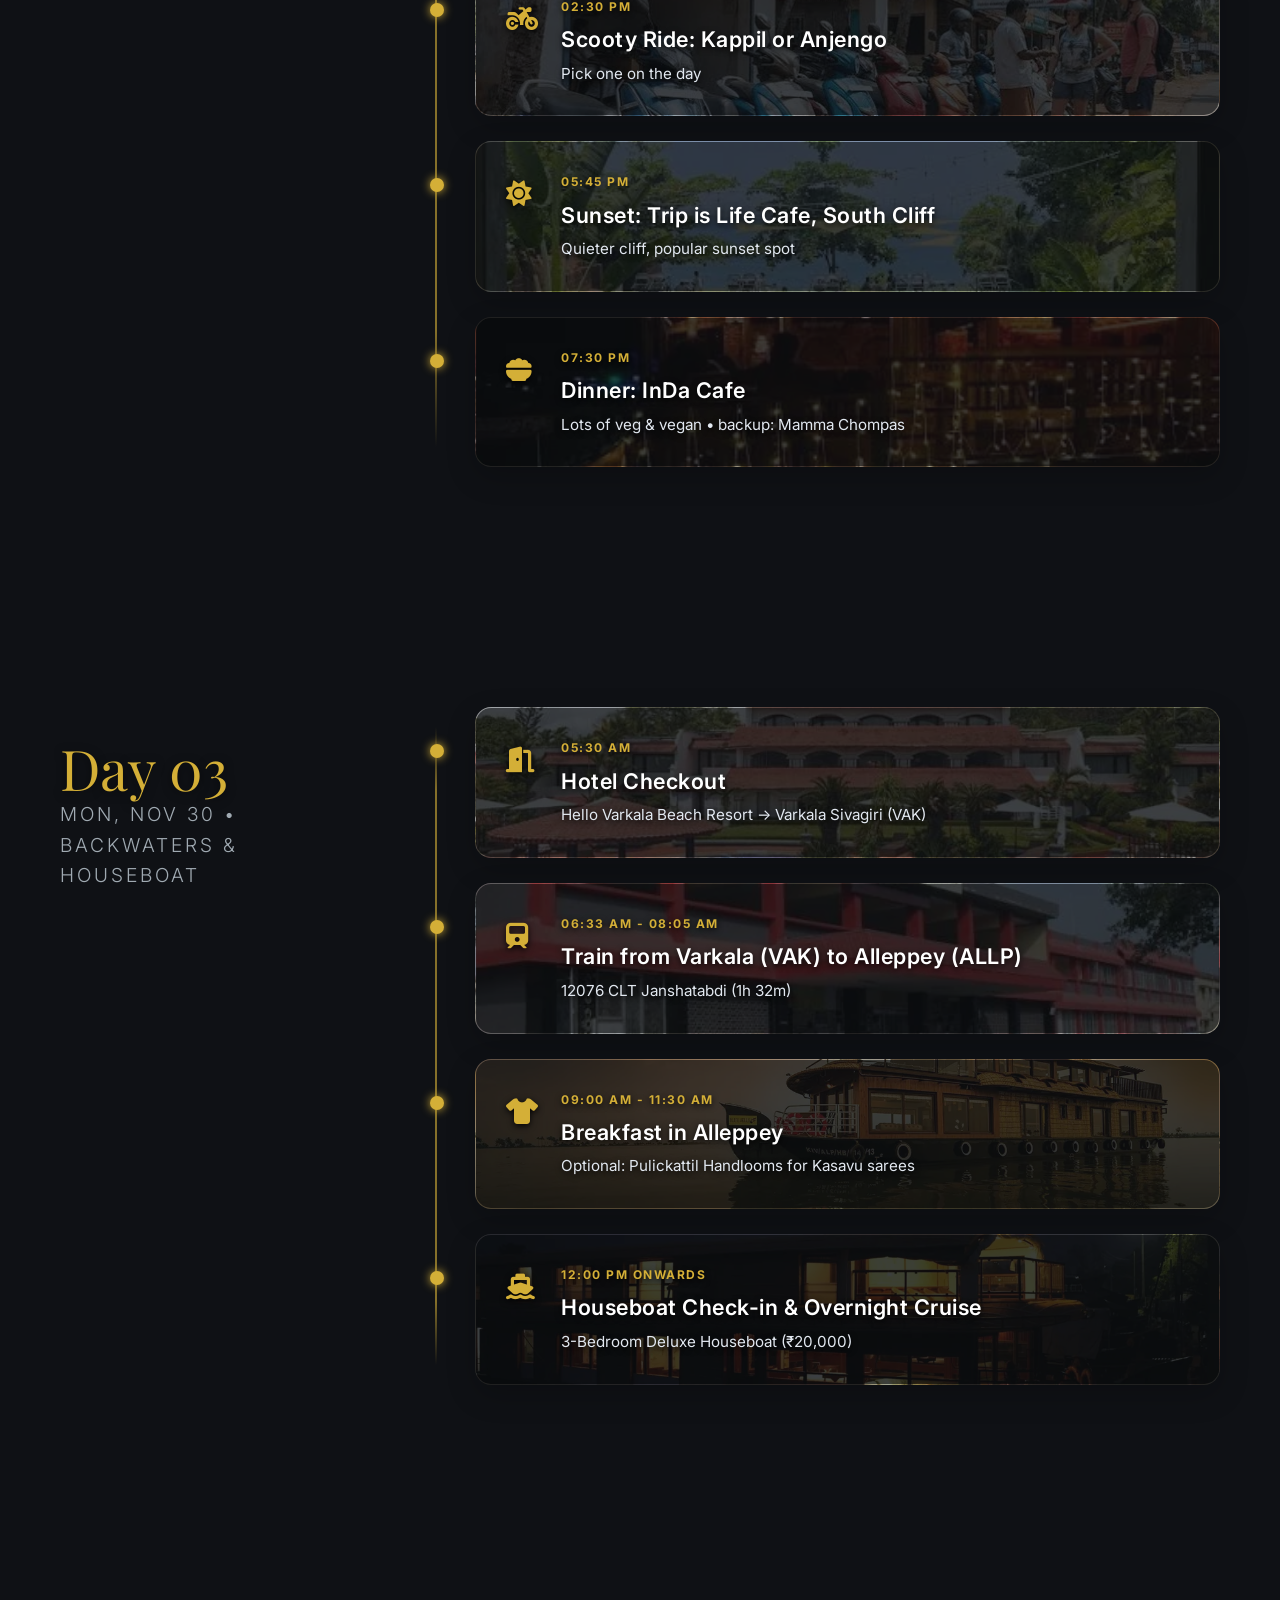
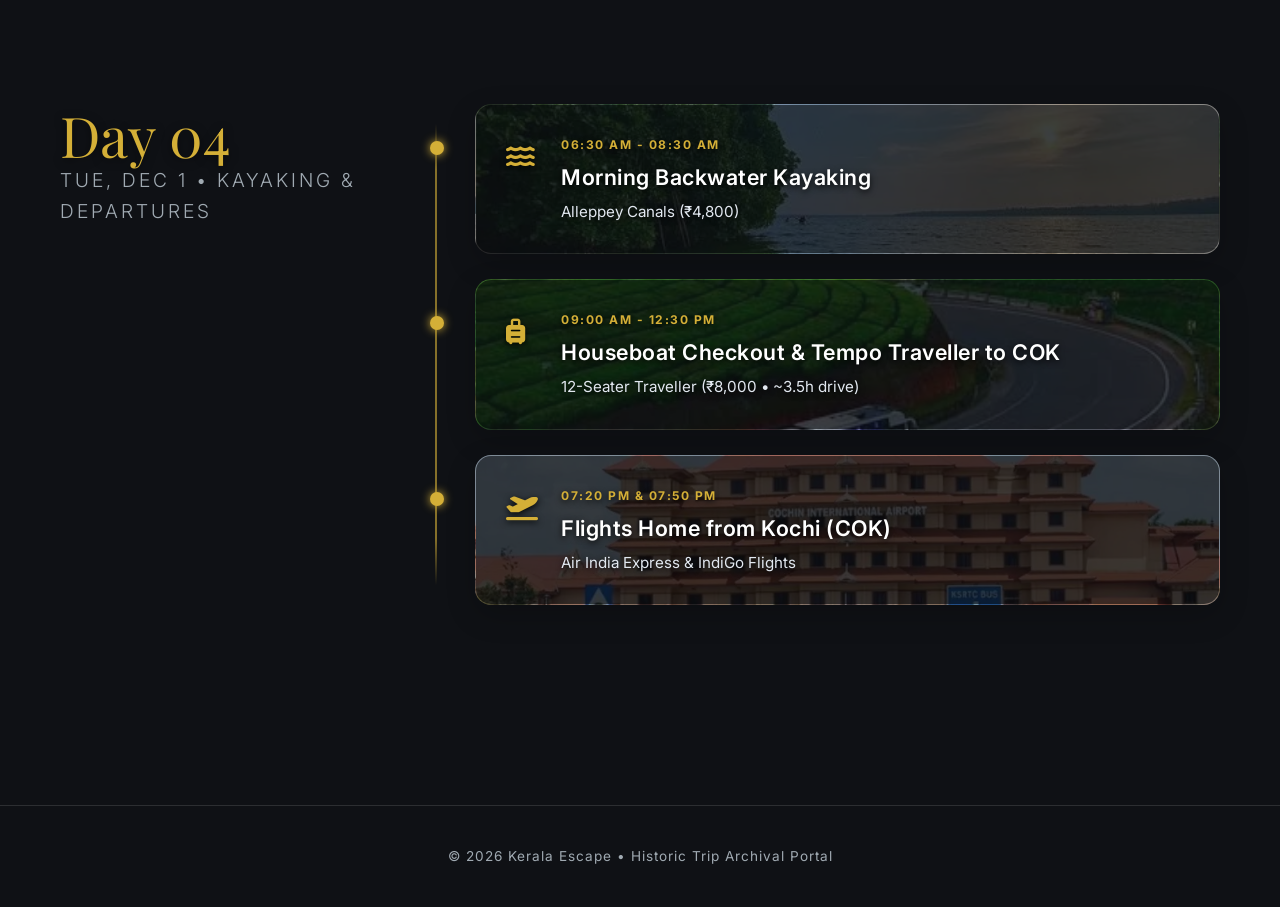
==== commit 2fbea2dd: "Day 1 actuals: Jatayu trek stats, hotel sunset, night market photos - Real times: Jatayu 2:45-5:00, " ====
--- a/index.html
+++ b/index.html
@@ -18,7 +18,8 @@
     <!-- Navbar -->
     <nav class="navbar">
         <div class="logo">Kerala Escape '26</div>
-        <ul class="nav-links">
+        <button class="nav-toggle" aria-label="Open menu" aria-expanded="false" aria-controls="nav-links"><span></span><span></span><span></span></button>
+        <ul class="nav-links" id="nav-links">
             <li><a href="#day1">Day 1</a></li>
             <li><a href="#day2">Day 2</a></li>
             <li><a href="#day3">Day 3</a></li>
@@ -75,13 +76,12 @@
                         <div class="timeline-dot-indicator"></div>
                         <div class="card-icon"><i class="fa-solid fa-van-shuttle"></i></div>
                         <div class="card-summary">
-                            <span class="time">12:45 PM - 02:15 PM</span>
+                            <span class="time">12:45 PM - ~02:45 PM</span>
                             <h4>Drive: Airport to Jatayu</h4>
                             <p>16-Seater Urbania (&#8377;8,500 total)</p>
                         </div>
                         <div class="card-details">
-                            <div class="detail-row"><strong>Route:</strong> TRV Domestic Airport to Jatayu Earth Centre, Chadayamangalam (~52 km, ~1h 15m).</div>
-                            <div class="detail-row"><strong>Lunch:</strong> Quick roadside stop on the way, 20 minutes max.</div>
+                            <div class="detail-row"><strong>Route:</strong> TRV Domestic Airport to Jatayu Earth Centre, Chadayamangalam (~52 km). Left the airport at 12:45 PM sharp.</div>
                         </div>
                     </div>
 
@@ -89,16 +89,31 @@
                         <div class="timeline-dot-indicator"></div>
                         <div class="card-icon"><i class="fa-brands fa-envira"></i></div>
                         <div class="card-summary">
-                            <span class="time">02:15 PM - 04:30 PM</span>
+                            <span class="time">02:45 PM - 05:00 PM</span>
                             <h4>Jatayu Earth Centre</h4>
-                            <p>World's largest bird sculpture (Confirmed)</p>
-                        </div>
-                        <div class="card-details">
-                            <ul class="pros-cons">
-                                <li><i class="fa-solid fa-cable-car text-success"></i> Cable car up and down (~8 min each way). Skip the adventure zones to save time.</li>
-                                <li><i class="fa-solid fa-ticket text-success"></i> Budget ~&#8377;500 per person for entry + ropeway; confirm at the counter.</li>
-                                <li><i class="fa-solid fa-clock text-danger"></i> Ticket counter closes ~4:30 PM and crowds are heavy. Leave at 4:30 sharp for sunset.</li>
-                            </ul>
+                            <p>World's largest bird sculpture &bull; trekked up &amp; down</p>
+                        </div>
+                        <div class="card-details">
+                            <div class="trek-stats">
+                                <div class="trek-leg">
+                                    <div class="trek-title"><i class="fa-solid fa-person-hiking"></i> Uphill Climb <span>2:47 PM</span></div>
+                                    <div class="trek-grid">
+                                        <div><b>1.15 km</b><small>Distance</small></div>
+                                        <div><b>+112 m</b><small>Elevation</small></div>
+                                        <div><b>20:45</b><small>Moving time</small></div>
+                                    </div>
+                                </div>
+                                <div class="trek-leg">
+                                    <div class="trek-title"><i class="fa-solid fa-person-walking-arrow-right"></i> Downhill Trek <span>4:35 PM</span></div>
+                                    <div class="trek-grid">
+                                        <div><b>1.18 km</b><small>Distance</small></div>
+                                        <div><b>3.3 km/h</b><small>Avg speed</small></div>
+                                        <div><b>21:35</b><small>Moving time</small></div>
+                                    </div>
+                                </div>
+                                <div class="trek-source"><i class="fa-brands fa-strava"></i> Recorded on Strava by Abhinav with Omkar, via the trekking path beside the ropeway</div>
+                            </div>
+                            <div class="detail-row">Left Jatayu around 5:00 PM.</div>
                         </div>
                     </div>
 
@@ -106,14 +121,13 @@
                         <div class="timeline-dot-indicator"></div>
                         <div class="card-icon"><i class="fa-solid fa-hotel"></i></div>
                         <div class="card-summary">
-                            <span class="time">04:30 PM - 05:45 PM</span>
+                            <span class="time">05:00 PM - 06:00 PM</span>
                             <h4>Drive to Varkala &amp; Check-in</h4>
                             <p>Hello Varkala Beach Resort &bull; Black Beach (Confirmed)</p>
                         </div>
                         <div class="card-details">
                             <div class="detail-row"><strong>Stay:</strong> Hello Varkala Beach Resort, Black Beach, Varkala, Kerala 695141. 3 rooms, Sat Nov 28 &ndash; Mon Nov 30.</div>
                             <div class="detail-row"><strong>Checkout:</strong> Monday, Nov 30 at 5:30 AM for the 6:33 AM train from Varkala Sivagiri (VAK).</div>
-                            <div class="detail-row">Drop bags in 10 minutes and head straight to the cliff for sunset.</div>
                             <div class="detail-row ticket-links">
                                 <a href="https://maps.app.goo.gl/pweppPYLYYF9hwog7" target="_blank" class="external-link-btn"><i class="fa-solid fa-location-dot"></i> Open in Google Maps</a>
                                 <a href="varkala-stays.html" class="external-link-btn"><i class="fa-solid fa-hotel"></i> Hotel Page</a>
@@ -126,11 +140,11 @@
                         <div class="card-icon"><i class="fa-solid fa-sun"></i></div>
                         <div class="card-summary">
                             <span class="time">06:00 PM</span>
-                            <h4>Sunset at Bindu's Cafe, North Cliff</h4>
-                            <p>Where everyone gathers to watch the sun go down</p>
-                        </div>
-                        <div class="card-details">
-                            <div class="detail-row">Try the coconut-milk cappuccino. The cliff path is pedestrian only and free to walk.</div>
+                            <h4>Sunset from the Hotel</h4>
+                            <p>Palms, sea and the last glow over Black Beach</p>
+                        </div>
+                        <div class="card-details">
+                            <div class="detail-row">Reached the hotel right at sunset, so we caught it from Hello Varkala instead of Bindu's Cafe on the cliff.</div>
                         </div>
                     </div>
 
@@ -138,12 +152,12 @@
                         <div class="timeline-dot-indicator"></div>
                         <div class="card-icon"><i class="fa-solid fa-bag-shopping"></i></div>
                         <div class="card-summary">
-                            <span class="time">07:15 PM</span>
+                            <span class="time">07:20 PM</span>
                             <h4>Cliff Walk &amp; Night Market</h4>
-                            <p>Silver jewellery, linen and souvenir stalls</p>
-                        </div>
-                        <div class="card-details">
-                            <div class="detail-row">Stroll the stone path along North Cliff while the shops light up.</div>
+                            <p>Souvenir studios, bags and beachwear stalls</p>
+                        </div>
+                        <div class="card-details">
+                            <div class="detail-row">Left the hotel at 7:20 PM and walked the lit-up North Cliff path, past Darjeeling Cafe, straight to dinner.</div>
                         </div>
                     </div>
 
@@ -153,10 +167,10 @@
                         <div class="card-summary">
                             <span class="time">08:00 PM</span>
                             <h4>Group Dinner: Cafe del Mar</h4>
-                            <p>Top-rated on the cliff &bull; seafood and veg</p>
-                        </div>
-                        <div class="card-details">
-                            <div class="detail-row">Back to the hotel by 9:30 PM. Day 2 starts at 8:30 AM.</div>
+                            <p>North Cliff, near the helipad &bull; veg-friendly</p>
+                        </div>
+                        <div class="card-details">
+                            <div class="detail-row">Veg picks: curry with parotta, veg biryani, Alfredo pasta, mocktails and lassis. Day 2 starts at 8:30 AM.</div>
                         </div>
                     </div>
                 </div>
@@ -416,5 +430,6 @@
         <p>&copy; 2026 Kerala Escape &bull; Historic Trip Archival Portal</p>
     </footer>
     <script src="script.js"></script>
+    <script src="nav.js"></script>
 </body>
 </html>
--- a/styles.css
+++ b/styles.css
@@ -603,7 +603,7 @@
 }
 
 .polaroid {
-    width: min(46%, 220px);
+    width: min(47%, 280px);
     background: #fbfaf5;
     padding: 10px 10px 0;
     border-radius: 2px;
@@ -627,7 +627,7 @@
 
 .polaroid-photo {
     position: relative;
-    aspect-ratio: 1 / 1;
+    aspect-ratio: var(--ar, 4 / 3);
     background: #1f2328;
     overflow: hidden;
 }
@@ -668,9 +668,10 @@
     text-align: center;
     padding: 6px 2px 10px;
     line-height: 1.1;
-    white-space: nowrap;
     overflow: hidden;
-    text-overflow: ellipsis;
+    display: -webkit-box;
+    -webkit-line-clamp: 2;
+    -webkit-box-orient: vertical;
     text-shadow: none;
 }
 
@@ -727,21 +728,12 @@
 
 @media (max-width: 768px) {
     .navbar {
-        flex-direction: column;
-        align-items: flex-start;
-        gap: 8px;
-        padding: 12px 16px;
+        padding: 14px 16px;
+        /* backdrop-filter would trap the fixed full-screen menu inside the bar */
+        backdrop-filter: none; -webkit-backdrop-filter: none;
+        background: rgba(15,17,21,0.92);
     }
     .logo { font-size: 16px; }
-    .nav-links {
-        gap: 18px;
-        max-width: 100%;
-        overflow-x: auto;
-        white-space: nowrap;
-        padding-bottom: 4px;
-        scrollbar-width: none;
-    }
-    .nav-links::-webkit-scrollbar { display: none; }
     .elegant-title { font-size: 2.6rem; }
     h2 { font-size: 2.6rem; }
     h3 { font-size: 0.9rem; letter-spacing: 2px; }
@@ -794,3 +786,69 @@
     .docs-wrap { padding: 0 16px 100px; }
     .docs-grid { grid-template-columns: 1fr; }
 }
+
+/* ============================================================
+   Hamburger menu (mobile)
+   ============================================================ */
+.nav-toggle { display: none; }
+
+@media (max-width: 768px) {
+    .nav-toggle {
+        display: flex; flex-direction: column; justify-content: center; gap: 5px;
+        width: 42px; height: 42px; padding: 0 9px; margin-right: -6px;
+        background: none; border: none; cursor: pointer; z-index: 1102; position: relative;
+        -webkit-tap-highlight-color: transparent;
+    }
+    .nav-toggle span {
+        display: block; height: 2px; width: 100%; border-radius: 2px; background: var(--text-primary);
+        transition: transform 0.3s ease, opacity 0.2s ease, background 0.3s ease;
+    }
+    .nav-open .nav-toggle span { background: var(--accent); }
+    .nav-open .nav-toggle span:nth-child(1) { transform: translateY(7px) rotate(45deg); }
+    .nav-open .nav-toggle span:nth-child(2) { opacity: 0; }
+    .nav-open .nav-toggle span:nth-child(3) { transform: translateY(-7px) rotate(-45deg); }
+
+    .logo { position: relative; z-index: 1102; }
+
+    .nav-links {
+        position: fixed; inset: 0; z-index: 1101;
+        display: flex; flex-direction: column; justify-content: center; align-items: center; gap: 6px;
+        background: rgba(10, 12, 15, 0.97);
+        opacity: 0; visibility: hidden; transition: opacity 0.3s ease, visibility 0.3s ease;
+    }
+    .nav-open .nav-links { opacity: 1; visibility: visible; }
+    .nav-links li {
+        transform: translateY(12px); opacity: 0;
+        transition: transform 0.35s ease, opacity 0.35s ease;
+    }
+    .nav-open .nav-links li { transform: none; opacity: 1; }
+    .nav-open .nav-links li:nth-child(2) { transition-delay: 0.03s; }
+    .nav-open .nav-links li:nth-child(3) { transition-delay: 0.06s; }
+    .nav-open .nav-links li:nth-child(4) { transition-delay: 0.09s; }
+    .nav-open .nav-links li:nth-child(5) { transition-delay: 0.12s; }
+    .nav-open .nav-links li:nth-child(6) { transition-delay: 0.15s; }
+    .nav-open .nav-links li:nth-child(7) { transition-delay: 0.18s; }
+    .nav-open .nav-links li:nth-child(8) { transition-delay: 0.21s; }
+    .nav-open .nav-links li:nth-child(9) { transition-delay: 0.24s; }
+    .nav-links a {
+        font-family: 'Playfair Display', serif; font-size: 1.6rem; font-weight: 400;
+        letter-spacing: 1px; text-transform: none; color: var(--text-primary); padding: 8px 20px;
+    }
+    .nav-links a:hover, .nav-links a:active { color: var(--accent); transform: none; }
+    body.nav-locked { overflow: hidden; }
+    .nav-open .back-nav { display: none; }
+}
+
+/* Portrait polaroids are narrower so both photos keep a similar height */
+.polaroid.portrait { width: min(40%, 210px); }
+
+/* Trek stats (Jatayu) */
+.trek-stats { display: grid; gap: 12px; margin-bottom: 16px; }
+.trek-leg { background: rgba(15,17,21,0.55); border: 1px solid rgba(252,82,0,0.35); border-radius: 12px; padding: 12px 14px; }
+.trek-title { font-weight: 700; font-size: 0.9rem; color: #fc5200; display: flex; align-items: center; gap: 8px; }
+.trek-title span { margin-left: auto; color: var(--text-secondary); font-weight: 500; font-size: 0.8rem; }
+.trek-grid { display: grid; grid-template-columns: repeat(3, 1fr); gap: 8px; margin-top: 8px; text-align: center; }
+.trek-grid b { display: block; font-size: 1.1rem; color: #fff; }
+.trek-grid small { font-size: 0.7rem; color: var(--text-secondary); letter-spacing: 1px; text-transform: uppercase; }
+.trek-source { font-size: 0.78rem; color: var(--text-secondary); }
+.trek-source i { color: #fc5200; }
